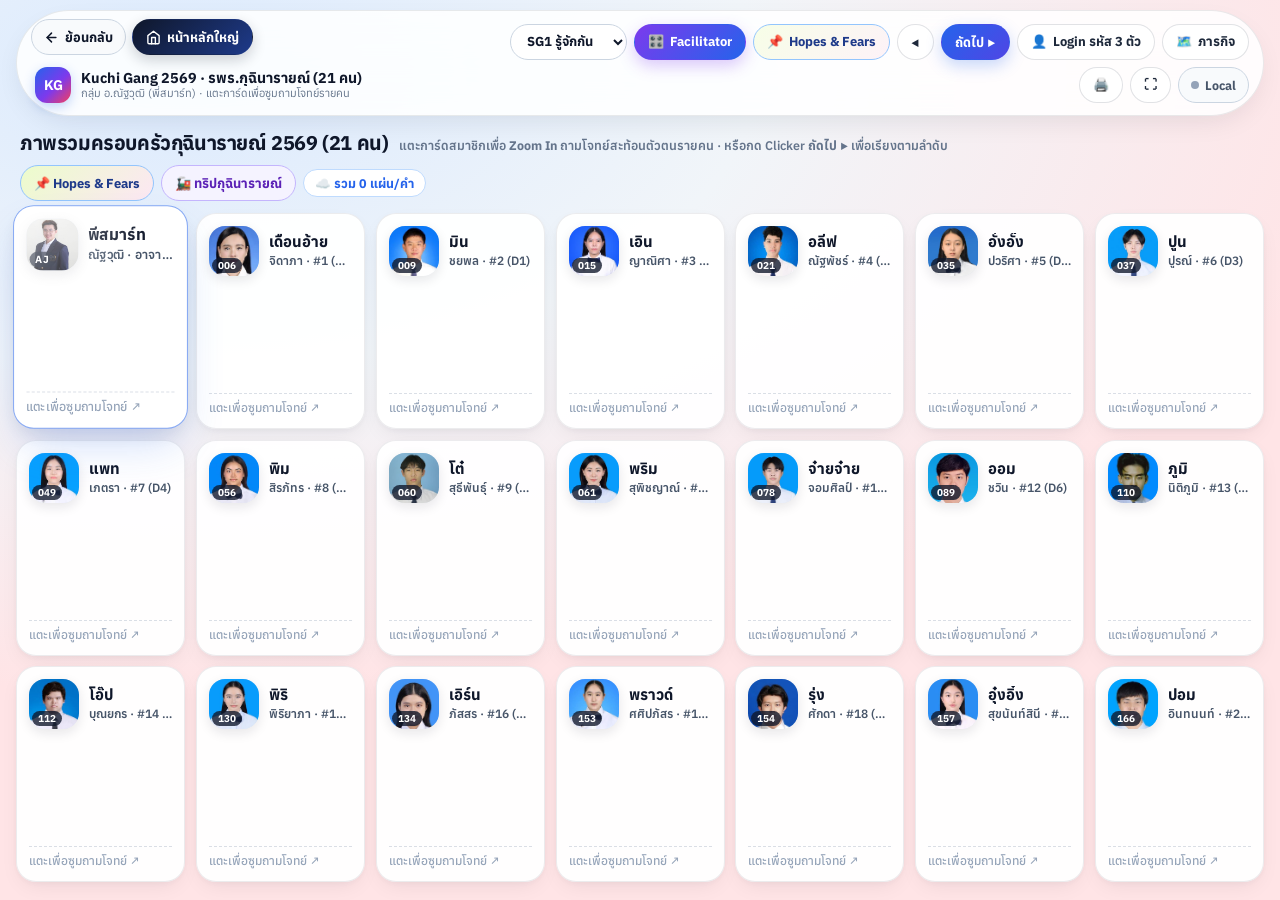
==== index.html @ bb076b51 "feat(kuchinarai): unify Hopes & Fears into single flipchart Affinity Diagram mixing green and pink P" ====
<!DOCTYPE html>
<html lang="th">
<head>
  <meta charset="utf-8">
  <meta name="viewport" content="width=device-width, initial-scale=1, minimum-scale=1, maximum-scale=5, viewport-fit=cover, interactive-widget=resizes-content">
  <title>Kuchi Gang 2569 · ภาพรวมครอบครัวกุฉินารายณ์ 21 คน &amp; Live Word Cloud (อ.ณัฐวุฒิ · RACM 303)</title>
  <meta name="description" content="Apple TV Overview &amp; Live Word Cloud สำหรับกลุ่มพื้นที่ภาคสนามที่ 1 รพร.กุฉินารายณ์ จ.กาฬสินธุ์ (อ. นพ.ณัฐวุฒิ เอี่ยงธนรัตน์) รายวิชา RACM 303 ปีการศึกษา 2569">
  <meta name="theme-color" content="#2563eb">
  <meta property="og:type" content="website">
  <meta property="og:site_name" content="RACM 303 (2569) · Kuchi Gang">
  <meta property="og:title" content="🚂 Kuchi Gang 2569 · ภาพรวมครอบครัว รพร.กุฉินารายณ์ (อ.ณัฐวุฒิ)">
  <meta property="og:description" content="แตะการ์ดสมาชิกทั้ง 21 คนเพื่อ Zoom In ถามโจทย์ใหญ่ &amp; ส่งคำเข้า Live Word Cloud รองรับทุกอุปกรณ์ (Mobile / Tablet / Duo / Full Screen 16:9)">
  <meta property="og:url" content="https://smartwoo.github.io/racm303-2569-kuchinarai/">
  <link rel="icon" type="image/svg+xml" href="data:image/svg+xml,%3Csvg xmlns='http://www.w3.org/2000/svg' viewBox='0 0 64 64'%3E%3Crect width='64' height='64' rx='16' fill='%232563eb'/%3E%3Ccircle cx='50' cy='14' r='9' fill='%23fb7185'/%3E%3Ctext x='32' y='42' text-anchor='middle' font-family='Arial,sans-serif' font-size='26' font-weight='900' fill='%23ffffff'%3EKG%3C/text%3E%3C/svg%3E">
  <link rel="preconnect" href="https://fonts.googleapis.com">
  <link rel="preconnect" href="https://fonts.gstatic.com" crossorigin>
  <link href="https://fonts.googleapis.com/css2?family=Anuphan:wght@500;600;700;800&family=JetBrains+Mono:wght@500;700&family=Plus+Jakarta+Sans:wght@600;700;800&family=Sarabun:wght@400;500;600;700&display=swap" rel="stylesheet">
  <link rel="stylesheet" href="assets/kuchi_styles.css?v=20261126tv6">
</head>
<body>
  <div id="appRoot"></div>

  <script src="assets/vendor/mqtt.min.js?v=20261126tv6"></script>
  <script src="assets/vendor/peerjs.min.js?v=20261126tv6"></script>
  <script src="assets/kuchi_data.js?v=20261126tv6"></script>
  <script src="assets/kuchi_app.js?v=20261126tv6"></script>
</body>
</html>
---- assets/kuchi_styles.css ----
/* ==========================================================================
   RACM 303 (2569) — Kuchi Gang 2569 Apple TV Overview, Facilitator & Phone Sync
   - 21-Member Exact Grid (พี่สมาร์ท + 20 นศพ. · 7x3 on 16:9 PC, 3x7 Tablet, 1+2x10 Mobile)
   - Slide 1 Giant QR Code Lobby + Live 21-Member Check-In Wall (Mentimeter/Kahoot style)
   - Forced Synchronized Full Type-Answer Phone Controller (join.html / #join)
   - True Apple TV (tvOS) Origin-Anchored Zoom-In / Zoom-Out Transitions
   - Responsive & Optimal Typography for Mobile V/H, Duo/Fold, Tablet V/H, PC 16:9
   ========================================================================== */
:root {
  --tv-ease: cubic-bezier(0.22, 1, 0.36, 1);
  --tv-spring: cubic-bezier(0.18, 0.92, 0.26, 1);
  --bg-ambient: radial-gradient(1200px 620px at 14% 8%, #dbeafe 0%, #f1f5f9 48%, #ffe4e6 100%);
  --surface-card: rgba(255, 255, 255, 0.94);
  --surface-solid: #ffffff;
  --ink-strong: #0f172a;
  --ink-body: #1e293b;
  --ink-muted: #64748b;
  --border-subtle: rgba(15, 23, 42, 0.08);
  --accent-blue: #2563eb;
  --accent-indigo: #4f46e5;
  --accent-rose: #e11d48;
  --accent-violet: #7c3aed;
  --accent-emerald: #059669;
  --shadow-tile: 0 8px 22px -6px rgba(15, 23, 42, 0.08), 0 2px 6px rgba(15, 23, 42, 0.04);
  --shadow-tile-hover: 0 22px 44px -10px rgba(37, 99, 235, 0.24), 0 8px 20px -4px rgba(15, 23, 42, 0.1);
  --shadow-stage: 0 26px 68px -12px rgba(15, 23, 42, 0.18);
  --font-heading: "Anuphan", "Plus Jakarta Sans", -apple-system, BlinkMacSystemFont, sans-serif;
  --font-body: "Anuphan", "Sarabun", "Plus Jakarta Sans", -apple-system, BlinkMacSystemFont, sans-serif;
  --font-mono: "JetBrains Mono", ui-monospace, SFMono-Regular, monospace;
  --zoom-ox: 50vw;
  --zoom-oy: 50vh;
  --kb-inset: 0px;
}

*, *::before, *::after {
  box-sizing: border-box;
}

html, body {
  margin: 0;
  padding: 0;
  min-height: 100%;
  width: 100%;
  font-family: var(--font-body);
  color: var(--ink-strong);
  background: #f1f5f9;
  background-image: var(--bg-ambient);
  background-attachment: fixed;
  -webkit-font-smoothing: antialiased;
  -webkit-tap-highlight-color: transparent;
}

button, input, select, textarea {
  font-family: inherit;
}

[hidden] {
  display: none !important;
}

#appRoot {
  min-height: 100dvh;
  width: 100%;
  display: flex;
  flex-direction: column;
  position: relative;
  overflow-x: hidden;
}

/* ==========================================================================
   1. APPLE TV FLOATING TOP CAPSULE BAR (Responsive, Universal Back & Home)
   ========================================================================== */
.tv-topbar-wrap {
  position: sticky;
  top: 0;
  z-index: 50;
  padding: 10px 16px 6px;
  flex-shrink: 0;
}

.tv-topbar {
  max-width: 1780px;
  margin: 0 auto;
  display: flex;
  align-items: center;
  justify-content: space-between;
  gap: 10px;
  padding: 8px 14px;
  border-radius: 999px;
  background: rgba(255, 255, 255, 0.88);
  backdrop-filter: blur(22px) saturate(180%);
  -webkit-backdrop-filter: blur(22px) saturate(180%);
  border: 1px solid rgba(15, 23, 42, 0.09);
  box-shadow: 0 10px 30px -10px rgba(15, 23, 42, 0.12);
}

.tv-left-dock {
  display: flex;
  align-items: center;
  gap: 8px;
  min-width: 0;
  flex-wrap: wrap;
}

.tv-nav-pair {
  display: inline-flex;
  align-items: center;
  gap: 6px;
  flex-shrink: 0;
}

.tv-nav-ico {
  width: 15px;
  height: 15px;
  flex-shrink: 0;
  display: block;
}

.tv-pill-btn {
  display: inline-flex;
  align-items: center;
  justify-content: center;
  gap: 6px;
  height: 36px;
  padding: 0 13px;
  border-radius: 999px;
  border: 1px solid rgba(15, 23, 42, 0.12);
  background: #fff;
  color: var(--ink-body);
  font-size: 13px;
  font-weight: 700;
  cursor: pointer;
  white-space: nowrap;
  text-decoration: none;
  transition: transform 0.18s var(--tv-ease), box-shadow 0.18s ease, border-color 0.18s ease, background 0.18s ease;
}

.tv-pill-btn:hover {
  transform: translateY(-1px) scale(1.02);
  border-color: var(--accent-blue);
  box-shadow: 0 6px 16px rgba(37, 99, 235, 0.14);
}

.tv-pill-btn:active {
  transform: scale(0.97);
}

.tv-pill-btn.is-nav-back {
  background: #f8fafc;
  border-color: #cbd5e1;
  color: #0f172a;
  padding: 0 12px;
}

.tv-pill-btn.is-nav-back:hover {
  background: #eff6ff;
  border-color: #2563eb;
  color: #1d4ed8;
}

.tv-pill-btn.is-nav-home {
  background: linear-gradient(135deg, #0f172a 0%, #1e3a8a 100%);
  border-color: transparent;
  color: #ffffff;
  padding: 0 13px;
  box-shadow: 0 5px 14px rgba(15, 23, 42, 0.2);
}

.tv-pill-btn.is-nav-home:hover {
  filter: brightness(1.1);
}

.tv-pill-btn.is-nav-grid {
  background: #eff6ff;
  border-color: #93c5fd;
  color: #1d4ed8;
  padding: 0 13px;
}

.tv-pill-btn.is-primary {
  background: linear-gradient(135deg, #2563eb, #4f46e5);
  border-color: transparent;
  color: #fff;
  box-shadow: 0 6px 16px rgba(37, 99, 235, 0.26);
}

.tv-pill-btn.is-facilitator {
  background: linear-gradient(135deg, #7c3aed, #2563eb);
  border-color: transparent;
  color: #fff;
  box-shadow: 0 6px 16px rgba(124, 58, 237, 0.28);
}

.tv-pill-btn.is-roulette {
  background: linear-gradient(135deg, #f43f5e, #d946ef);
  border-color: transparent;
  color: #fff;
  box-shadow: 0 6px 16px rgba(244, 63, 94, 0.26);
}

.tv-pill-btn.is-active {
  background: #eff6ff;
  border-color: #2563eb;
  color: #1d4ed8;
}

.tv-pill-select {
  height: 36px;
  padding: 0 12px;
  border-radius: 999px;
  border: 1px solid #cbd5e1;
  background: #fff;
  color: var(--ink-strong);
  font-size: 13px;
  font-weight: 700;
  cursor: pointer;
}

.tv-brand-btn {
  display: inline-flex;
  align-items: center;
  gap: 10px;
  padding: 4px 10px 4px 4px;
  border-radius: 999px;
  border: none;
  background: transparent;
  cursor: pointer;
  text-align: left;
  min-width: 0;
  transition: transform 0.18s var(--tv-ease), background 0.18s ease;
}

.tv-brand-btn:hover {
  background: rgba(37, 99, 235, 0.07);
  transform: scale(1.015);
}

.tv-logo-badge {
  width: 36px;
  height: 36px;
  border-radius: 12px;
  background: linear-gradient(135deg, #2563eb 0%, #7c3aed 55%, #f43f5e 100%);
  color: #fff;
  font-weight: 800;
  font-size: 14px;
  display: inline-flex;
  align-items: center;
  justify-content: center;
  flex-shrink: 0;
  box-shadow: 0 4px 12px rgba(37, 99, 235, 0.28);
}

.tv-logo-badge.is-fac {
  background: linear-gradient(135deg, #7c3aed 0%, #ec4899 100%);
}

.tv-brand-titles {
  display: flex;
  flex-direction: column;
  min-width: 0;
}

.tv-brand-main {
  font-family: var(--font-heading);
  font-weight: 800;
  font-size: clamp(14px, 1.12vw, 16.5px);
  color: var(--ink-strong);
  white-space: nowrap;
  overflow: hidden;
  text-overflow: ellipsis;
  line-height: 1.18;
}

.tv-brand-sub {
  font-size: clamp(11px, 0.8vw, 12.5px);
  color: var(--ink-muted);
  white-space: nowrap;
  overflow: hidden;
  text-overflow: ellipsis;
}

.tv-actions {
  display: flex;
  align-items: center;
  gap: 7px;
  flex-wrap: wrap;
  justify-content: flex-end;
}

.tv-live-chip {
  display: inline-flex;
  align-items: center;
  gap: 6px;
  height: 36px;
  padding: 0 12px;
  border-radius: 999px;
  background: #f0fdf4;
  border: 1px solid #86efac;
  color: #166534;
  font-size: 12.5px;
  font-weight: 800;
  cursor: pointer;
}

.tv-live-chip.is-offline {
  background: #f8fafc;
  border-color: #cbd5e1;
  color: #475569;
}

.tv-live-dot {
  width: 8px;
  height: 8px;
  border-radius: 50%;
  background: #22c55e;
  box-shadow: 0 0 0 3px rgba(34, 197, 94, 0.22);
}

.tv-live-chip.is-offline .tv-live-dot {
  background: #94a3b8;
  box-shadow: none;
}

/* ==========================================================================
   2. SLIDE 1: FACILITATOR GIANT QR CODE LOBBY + 21-MEMBER CHECK-IN WALL
   ========================================================================== */
.fac-lobby-outer {
  flex: 1;
  width: 100%;
  max-width: 1780px;
  margin: 0 auto;
  padding: 6px 16px 16px;
  display: flex;
  flex-direction: column;
  min-height: 0;
  animation: tvModalPop 0.34s var(--tv-spring) both;
}

.fac-lobby-card {
  position: relative;
  flex: 1;
  background: #ffffff;
  border-radius: 28px;
  border: 1px solid rgba(15, 23, 42, 0.08);
  box-shadow: var(--shadow-stage);
  display: grid;
  grid-template-columns: minmax(270px, 380px) minmax(0, 1fr);
  gap: clamp(16px, 2vw, 32px);
  padding: clamp(16px, 2vw, 28px);
  overflow: hidden;
  isolation: isolate;
  align-items: center;
}

.fac-qr-pane {
  position: relative;
  z-index: 2;
  display: flex;
  flex-direction: column;
  align-items: center;
  text-align: center;
  gap: 10px;
  padding: clamp(14px, 1.5vw, 22px);
  border-radius: 24px;
  background: linear-gradient(160deg, #eff6ff 0%, #f5f3ff 100%);
  border: 1.5px solid #bfdbfe;
}

.fac-slide1-kicker {
  display: inline-flex;
  align-items: center;
  gap: 6px;
  padding: 4px 12px;
  border-radius: 999px;
  background: #1d4ed8;
  color: #ffffff;
  font-size: 12px;
  font-weight: 800;
  letter-spacing: 0.03em;
}

.fac-qr-giant {
  width: min(270px, 33dvh, 66vw);
  aspect-ratio: 1 / 1;
  padding: 11px;
  border-radius: 22px;
  background: #ffffff;
  border: 3px solid #0f172a;
  box-shadow: 0 16px 36px -8px rgba(15, 23, 42, 0.2);
}

.fac-qr-giant svg {
  width: 100%;
  height: 100%;
  display: block;
}

.fac-url-pill {
  width: 100%;
  display: flex;
  align-items: center;
  gap: 6px;
  padding: 7px 10px;
  border-radius: 12px;
  background: #ffffff;
  border: 1px solid #cbd5e1;
  font-family: var(--font-mono);
  font-size: 11.5px;
  color: #1e40af;
  word-break: break-all;
  text-align: left;
}

.fac-checkin-pane {
  position: relative;
  z-index: 2;
  display: flex;
  flex-direction: column;
  gap: clamp(10px, 1.2vw, 16px);
  min-width: 0;
  height: 100%;
  justify-content: center;
}

.fac-lobby-title {
  margin: 0;
  font-family: var(--font-heading);
  font-size: clamp(22px, 2.3vw, 36px);
  font-weight: 800;
  color: #0f172a;
  line-height: 1.2;
  letter-spacing: -0.02em;
}

.fac-lobby-sub {
  margin: 0;
  font-size: clamp(13.5px, 1.05vw, 16.5px);
  color: #475569;
  line-height: 1.45;
}

.fac-steps-row {
  display: flex;
  flex-wrap: wrap;
  gap: 8px;
}

.fac-step-chip {
  display: inline-flex;
  align-items: center;
  gap: 7px;
  padding: 6px 12px;
  border-radius: 999px;
  background: #f8fafc;
  border: 1px solid #e2e8f0;
  font-size: clamp(12px, 0.9vw, 14px);
  font-weight: 700;
  color: #1e293b;
}

.fac-step-num {
  width: 21px;
  height: 21px;
  border-radius: 50%;
  background: #2563eb;
  color: #ffffff;
  font-size: 11.5px;
  font-weight: 800;
  display: inline-flex;
  align-items: center;
  justify-content: center;
}

.fac-checkin-header {
  display: flex;
  align-items: center;
  justify-content: space-between;
  gap: 10px;
  flex-wrap: wrap;
}

.fac-checkin-counter {
  display: inline-flex;
  align-items: center;
  gap: 8px;
  padding: 6px 14px;
  border-radius: 999px;
  background: #ecfdf5;
  border: 1.5px solid #6ee7b7;
  color: #065f46;
  font-size: 14px;
  font-weight: 800;
}

.fac-checkin-grid {
  display: grid;
  grid-template-columns: repeat(7, minmax(0, 1fr));
  gap: clamp(6px, 0.65vw, 10px);
}

.fac-checkin-item {
  position: relative;
  display: flex;
  flex-direction: column;
  align-items: center;
  gap: 4px;
  padding: 8px 4px;
  border-radius: 16px;
  background: #f8fafc;
  border: 1.5px solid #e2e8f0;
  opacity: 0.56;
  cursor: pointer;
  transition: all 0.22s var(--tv-ease);
}

.fac-checkin-item:hover {
  opacity: 0.92;
  transform: translateY(-2px);
  border-color: #93c5fd;
}

.fac-checkin-item.is-online {
  opacity: 1;
  background: linear-gradient(155deg, #ecfdf5 0%, #eff6ff 100%);
  border-color: #10b981;
  box-shadow: 0 8px 18px -6px rgba(16, 185, 129, 0.32);
  transform: scale(1.02);
}

.fac-checkin-item img {
  width: clamp(38px, 3.2vw, 52px);
  height: clamp(38px, 3.2vw, 52px);
  border-radius: 50%;
  object-fit: cover;
  object-position: center 16%;
  border: 2px solid #ffffff;
  box-shadow: 0 3px 8px rgba(15, 23, 42, 0.12);
}

.fac-checkin-item .fac-ci-nick {
  font-size: clamp(11.5px, 0.85vw, 13.5px);
  font-weight: 800;
  color: #0f172a;
  white-space: nowrap;
  overflow: hidden;
  text-overflow: ellipsis;
  max-width: 100%;
}

.fac-ci-tick {
  position: absolute;
  top: 4px;
  right: 4px;
  width: 18px;
  height: 18px;
  border-radius: 50%;
  background: #10b981;
  color: #ffffff;
  font-size: 11px;
  font-weight: 900;
  display: flex;
  align-items: center;
  justify-content: center;
}

.fac-cta-row {
  display: flex;
  align-items: center;
  gap: 10px;
  flex-wrap: wrap;
  margin-top: 2px;
}

.fac-cta-big {
  height: 46px;
  padding: 0 22px;
  border-radius: 999px;
  font-size: 15.5px;
  font-weight: 800;
}

/* ==========================================================================
   3. OVERVIEW BOARD (21-MEMBER APPLE TV GRID: 7x3 ON 16:9 PC)
   ========================================================================== */
.tv-overview-stage {
  flex: 1;
  width: 100%;
  max-width: 1780px;
  margin: 0 auto;
  padding: 6px 16px 18px;
  display: flex;
  flex-direction: column;
  gap: 10px;
  transform-origin: var(--zoom-ox) var(--zoom-oy);
  transition: transform 0.42s var(--tv-ease), opacity 0.34s ease, filter 0.34s ease;
}

.tv-overview-stage.is-zooming-away {
  transform: scale(1.34);
  opacity: 0;
  filter: blur(10px);
  pointer-events: none;
}

.tv-overview-stage.is-zooming-back {
  animation: tvOverviewReturn 0.42s var(--tv-ease) both;
}

@keyframes tvOverviewReturn {
  0% {
    transform: scale(1.24);
    opacity: 0.15;
    filter: blur(8px);
  }
  100% {
    transform: scale(1);
    opacity: 1;
    filter: blur(0);
  }
}

.tv-overview-banner {
  display: flex;
  align-items: center;
  justify-content: space-between;
  gap: 10px;
  padding: 2px 4px;
  flex-wrap: wrap;
}

.tv-overview-headline {
  display: flex;
  align-items: baseline;
  gap: 10px;
  flex-wrap: wrap;
}

.tv-overview-headline h1 {
  margin: 0;
  font-family: var(--font-heading);
  font-size: clamp(18px, 1.55vw, 25px);
  font-weight: 800;
  color: var(--ink-strong);
  letter-spacing: -0.02em;
}

.tv-overview-hint {
  font-size: clamp(12.5px, 0.92vw, 14.5px);
  font-weight: 600;
  color: var(--ink-muted);
}

/* 21-Tile Apple TV Responsive Grid (7 columns x 3 rows on wide screens) */
.tv-grid {
  flex: 1;
  display: grid;
  grid-template-columns: repeat(7, minmax(0, 1fr));
  gap: clamp(9px, 0.85vw, 14px);
  align-content: stretch;
}

.tv-tile {
  position: relative;
  display: flex;
  flex-direction: column;
  align-items: flex-start;
  justify-content: space-between;
  gap: clamp(8px, 0.75vw, 12px);
  padding: clamp(10px, 0.9vw, 14px);
  border-radius: 20px;
  background: var(--surface-card);
  border: 1.5px solid var(--border-subtle);
  box-shadow: var(--shadow-tile);
  cursor: pointer;
  text-align: left;
  min-width: 0;
  overflow: hidden;
  transition: transform 0.24s var(--tv-ease),
              box-shadow 0.24s var(--tv-ease),
              border-color 0.2s ease,
              background 0.2s ease;
  will-change: transform;
}

.tv-tile::after {
  content: "";
  position: absolute;
  inset: 0;
  background: linear-gradient(125deg, rgba(255, 255, 255, 0.55) 0%, rgba(255, 255, 255, 0) 48%);
  opacity: 0;
  pointer-events: none;
  transition: opacity 0.24s ease;
}

.tv-tile:hover,
.tv-tile:focus-visible,
.tv-tile.is-dpad-focus {
  transform: translateY(-4px) scale(1.035);
  border-color: rgba(37, 99, 235, 0.55);
  background: #ffffff;
  box-shadow: var(--shadow-tile-hover);
  z-index: 6;
  outline: none;
}

.tv-tile:hover::after,
.tv-tile:focus-visible::after,
.tv-tile.is-dpad-focus::after {
  opacity: 1;
}

.tv-tile:active {
  transform: scale(0.98);
}

.tv-tile.is-roulette-flash {
  transform: scale(1.065);
  border-color: #f43f5e;
  background: #fff1f2;
  box-shadow: 0 0 0 4px rgba(244, 63, 94, 0.35), 0 20px 44px rgba(244, 63, 94, 0.28);
  z-index: 10;
}

.tv-tile.is-just-returned {
  animation: tvTileReturnedPulse 0.9s var(--tv-ease);
}

@keyframes tvTileReturnedPulse {
  0% { box-shadow: 0 0 0 6px rgba(37, 99, 235, 0.42), var(--shadow-tile-hover); }
  100% { box-shadow: var(--shadow-tile); }
}

.tv-tile.is-has-words {
  border-color: rgba(37, 99, 235, 0.26);
  background: linear-gradient(155deg, #ffffff 0%, #f8fbff 100%);
}

.tv-tile-head {
  display: flex;
  align-items: center;
  gap: 10px;
  width: 100%;
  min-width: 0;
}

.tv-tile-avatar-wrap {
  position: relative;
  width: clamp(50px, 3.8vw, 66px);
  height: clamp(50px, 3.8vw, 66px);
  border-radius: 16px;
  overflow: hidden;
  background: #e2e8f0;
  flex-shrink: 0;
  box-shadow: 0 4px 12px rgba(15, 23, 42, 0.1);
}

.tv-tile-avatar-wrap img {
  width: 100%;
  height: 100%;
  object-fit: cover;
  object-position: center 16%;
  display: block;
}

.tv-tile-num-pill {
  position: absolute;
  bottom: 3px;
  left: 3px;
  padding: 1px 6px;
  border-radius: 999px;
  background: rgba(15, 23, 42, 0.78);
  color: #fff;
  font-size: 10px;
  font-weight: 800;
  line-height: 1.3;
}

.tv-tile-online-dot {
  position: absolute;
  top: 4px;
  right: 4px;
  width: 11px;
  height: 11px;
  border-radius: 50%;
  background: #22c55e;
  border: 2px solid #fff;
}

.tv-tile-idbox {
  flex: 1;
  min-width: 0;
  display: flex;
  flex-direction: column;
  gap: 2px;
}

.tv-tile-toprow {
  display: flex;
  align-items: center;
  justify-content: space-between;
  gap: 4px;
}

.tv-tile-nick {
  font-family: var(--font-heading);
  font-weight: 800;
  font-size: clamp(15px, 1.18vw, 19.5px);
  color: var(--ink-strong);
  line-height: 1.2;
  white-space: nowrap;
  overflow: hidden;
  text-overflow: ellipsis;
}

.tv-tile-count-badge {
  display: inline-flex;
  align-items: center;
  gap: 2px;
  padding: 2px 6px;
  border-radius: 999px;
  background: #eff6ff;
  color: #1d4ed8;
  font-size: 11px;
  font-weight: 800;
  flex-shrink: 0;
}

.tv-tile-sub {
  font-size: clamp(12px, 0.84vw, 13.5px);
  font-weight: 600;
  color: #475569;
  white-space: nowrap;
  overflow: hidden;
  text-overflow: ellipsis;
}

.tv-tile-words {
  width: 100%;
  font-size: clamp(12px, 0.85vw, 13.5px);
  color: #1e40af;
  font-weight: 600;
  line-height: 1.35;
  display: -webkit-box;
  -webkit-line-clamp: 2;
  -webkit-box-orient: vertical;
  overflow: hidden;
  padding-top: 6px;
  border-top: 1px dashed rgba(148, 163, 184, 0.35);
}

.tv-tile-words.is-empty {
  color: #94a3b8;
  font-weight: 500;
}

/* ==========================================================================
   4. ZOOMED-IN BIG QUESTION STAGE (APPLE TV SPRING ZOOM + MENTIMETER)
   ========================================================================== */
.tv-zoom-stage-outer {
  flex: 1;
  display: flex;
  flex-direction: column;
  width: 100%;
  max-width: 1780px;
  margin: 0 auto;
  padding: 4px 16px calc(14px + var(--kb-inset));
  min-height: 0;
  transform-origin: var(--zoom-ox) var(--zoom-oy);
  animation: tvStageZoomIn 0.44s var(--tv-spring) both;
}

.tv-zoom-stage-outer.is-zooming-out {
  animation: tvStageZoomOut 0.34s var(--tv-ease) both;
  pointer-events: none;
}

@keyframes tvStageZoomIn {
  0% {
    opacity: 0;
    transform: scale(0.24);
    border-radius: 36px;
  }
  100% {
    opacity: 1;
    transform: scale(1);
    border-radius: 0;
  }
}

@keyframes tvStageZoomOut {
  0% {
    opacity: 1;
    transform: scale(1);
  }
  100% {
    opacity: 0;
    transform: scale(0.24);
  }
}

.menti-zoom-card {
  position: relative;
  flex: 1;
  background: #ffffff;
  border-radius: 26px;
  border: 1px solid rgba(15, 23, 42, 0.08);
  box-shadow: var(--shadow-stage);
  display: flex;
  flex-direction: column;
  overflow: hidden;
  isolation: isolate;
  min-height: 0;
}

.menti-decor {
  position: absolute;
  inset: 0;
  pointer-events: none;
  z-index: 0;
  overflow: hidden;
}

.menti-shape-blue-para {
  position: absolute;
  top: -14px;
  left: 66%;
  width: 110px;
  height: 76px;
  background: #8ab4f8;
  opacity: 0.52;
  transform: skewY(-13deg);
}

.menti-shape-pink-circle {
  position: absolute;
  top: 12%;
  right: -46px;
  width: 130px;
  height: 130px;
  border-radius: 50%;
  background: #fda4af;
  opacity: 0.52;
}

.menti-shape-yellow-tri {
  position: absolute;
  top: 36%;
  left: 0;
  width: 68px;
  height: 84px;
  background: #fef08a;
  opacity: 0.7;
  clip-path: polygon(0 0, 100% 0, 100% 100%);
}

.menti-shape-mint-arc {
  position: absolute;
  bottom: 10%;
  left: 4.5%;
  width: 72px;
  height: 72px;
  background: #86efac;
  opacity: 0.52;
  border-radius: 100% 0 0 0;
}

.menti-shape-purple-tri {
  position: absolute;
  bottom: 12%;
  right: 5%;
  width: 72px;
  height: 82px;
  background: #c4b5fd;
  opacity: 0.58;
  clip-path: polygon(100% 0, 0 100%, 100% 100%);
}

.zm-toolbar {
  position: relative;
  z-index: 4;
  display: flex;
  align-items: center;
  justify-content: space-between;
  gap: 10px;
  padding: 14px 22px 8px;
  flex-wrap: wrap;
}

.zm-nav-group {
  display: flex;
  align-items: center;
  gap: 8px;
  flex-wrap: wrap;
}

.zm-hero-header {
  position: relative;
  z-index: 3;
  display: flex;
  align-items: center;
  gap: clamp(14px, 1.8vw, 26px);
  padding: 6px clamp(18px, 2.8vw, 42px) 10px;
}

.zm-person-portrait-card {
  display: flex;
  align-items: center;
  gap: 14px;
  padding: 8px 16px 8px 8px;
  border-radius: 22px;
  background: linear-gradient(145deg, #eff6ff 0%, #f5f3ff 100%);
  border: 1.5px solid #bfdbfe;
  box-shadow: 0 10px 24px -6px rgba(37, 99, 235, 0.16);
  flex-shrink: 0;
}

.zm-person-portrait-card img {
  width: clamp(68px, 6.2vw, 98px);
  height: clamp(68px, 6.2vw, 98px);
  border-radius: 18px;
  object-fit: cover;
  object-position: center 16%;
  border: 3px solid #ffffff;
  box-shadow: 0 6px 16px rgba(15, 23, 42, 0.14);
}

.zm-person-meta {
  display: flex;
  flex-direction: column;
  gap: 3px;
}

.zm-person-kicker {
  font-size: clamp(11px, 0.85vw, 13px);
  font-weight: 800;
  color: #2563eb;
  letter-spacing: 0.02em;
}

.zm-person-nick {
  font-family: var(--font-heading);
  font-size: clamp(19px, 1.8vw, 28px);
  font-weight: 800;
  color: #0f172a;
  line-height: 1.12;
}

.zm-person-fullname {
  font-size: clamp(12.5px, 0.95vw, 15px);
  font-weight: 600;
  color: #475569;
}

.zm-big-question {
  flex: 1;
  margin: 0;
  font-family: var(--font-heading);
  font-size: clamp(20px, 2.25vw, 36px);
  font-weight: 700;
  line-height: 1.32;
  color: #0f172a;
  letter-spacing: -0.015em;
}

.zm-big-question .zm-highlight-name {
  display: inline-block;
  padding: 1px 12px;
  border-radius: 12px;
  background: linear-gradient(135deg, rgba(37, 99, 235, 0.12), rgba(124, 58, 237, 0.14));
  color: #1d4ed8;
  font-weight: 800;
}

.zm-cloud-body {
  position: relative;
  z-index: 2;
  flex: 1;
  min-height: 240px;
  display: flex;
  align-items: center;
  justify-content: center;
  padding: 6px 24px;
  overflow: hidden;
}

.zm-cloud-canvas {
  position: relative;
  width: 100%;
  height: 100%;
  min-height: 230px;
}

.menti-word-item {
  position: absolute;
  transform: translate(-50%, -50%);
  font-family: var(--font-heading);
  font-weight: 700;
  line-height: 1.1;
  white-space: nowrap;
  cursor: pointer;
  user-select: none;
  transition: left 0.34s var(--tv-ease), top 0.34s var(--tv-ease), font-size 0.28s ease, transform 0.18s ease;
  animation: zmWordPop 0.36s var(--tv-spring) both;
}

.menti-word-item:hover {
  transform: translate(-50%, -50%) scale(1.1);
  z-index: 30 !important;
}

.menti-word-sup {
  font-size: 0.44em;
  font-weight: 800;
  vertical-align: super;
  margin-left: 3px;
  opacity: 0.75;
}

@keyframes zmWordPop {
  0% { opacity: 0; transform: translate(-50%, -50%) scale(0.4); }
  100% { opacity: 1; transform: translate(-50%, -50%) scale(1); }
}

.zm-empty-prompt {
  text-align: center;
  max-width: 600px;
  padding: 24px 28px;
  border-radius: 22px;
  background: rgba(248, 250, 252, 0.92);
  border: 1.5px dashed #cbd5e1;
}

.zm-empty-prompt strong {
  display: block;
  font-size: clamp(16px, 1.35vw, 22px);
  color: #1e293b;
  margin-bottom: 6px;
}

.zm-empty-prompt p {
  margin: 0 0 14px;
  font-size: clamp(13.5px, 1vw, 16px);
  color: #64748b;
}

/* Clean Mentimeter Big-Screen Result Footer (Facilitator Mode) */
.zm-fac-footer {
  position: relative;
  z-index: 4;
  display: flex;
  align-items: center;
  justify-content: space-between;
  gap: 12px;
  padding: 10px 22px 14px;
  background: rgba(248, 250, 252, 0.88);
  border-top: 1px solid #e2e8f0;
  flex-wrap: wrap;
}

.zm-fac-stat-pill {
  display: inline-flex;
  align-items: center;
  gap: 8px;
  padding: 7px 16px;
  border-radius: 999px;
  background: #eff6ff;
  border: 1.5px solid #93c5fd;
  color: #1e40af;
  font-size: 14px;
  font-weight: 800;
}

/* Bottom Interactive Composer Dock (Explorer Mode / Optional Facilitator Quick-Type) */
.zm-composer-dock {
  position: relative;
  z-index: 4;
  padding: 10px 22px 14px;
  background: rgba(248, 250, 252, 0.92);
  border-top: 1px solid #e2e8f0;
  display: flex;
  flex-direction: column;
  gap: 8px;
}

.zm-composer-row {
  display: flex;
  align-items: center;
  gap: 8px;
  max-width: 980px;
  width: 100%;
  margin: 0 auto;
}

.zm-word-input {
  flex: 1;
  height: 44px;
  padding: 0 16px;
  border-radius: 999px;
  border: 1.5px solid #cbd5e1;
  background: #ffffff;
  font-size: 16px;
  color: var(--ink-strong);
  min-width: 0;
}

.zm-word-input:focus {
  outline: none;
  border-color: #2563eb;
  box-shadow: 0 0 0 3px rgba(37, 99, 235, 0.16);
}

.zm-send-btn {
  height: 44px;
  padding: 0 20px;
  border-radius: 999px;
  border: none;
  background: linear-gradient(135deg, #2563eb, #4f46e5);
  color: #fff;
  font-size: 15px;
  font-weight: 800;
  cursor: pointer;
  flex-shrink: 0;
  box-shadow: 0 6px 16px rgba(37, 99, 235, 0.25);
}

.zm-emoji-bar {
  display: flex;
  align-items: center;
  justify-content: center;
  gap: 6px;
  flex-wrap: wrap;
}

.zm-emoji-btn {
  height: 34px;
  padding: 0 10px;
  border-radius: 999px;
  border: 1px solid #e2e8f0;
  background: #ffffff;
  font-size: 17px;
  cursor: pointer;
  transition: transform 0.14s ease;
}

.zm-emoji-btn:hover {
  transform: scale(1.14);
  border-color: #93c5fd;
}

/* Rating Scale Sub-Tab inside Zoomed Stage */
.zm-rating-wrap {
  position: relative;
  z-index: 3;
  flex: 1;
  display: flex;
  flex-direction: column;
  justify-content: center;
  gap: 18px;
  padding: 14px clamp(20px, 5vw, 80px);
}

.zm-scale-box {
  background: #f8fafc;
  border: 1px solid #e2e8f0;
  border-radius: 22px;
  padding: clamp(18px, 2.5vw, 32px);
}

.zm-track {
  position: relative;
  height: 18px;
  border-radius: 999px;
  background: #e2e8f0;
  cursor: pointer;
  margin: 28px 0 16px;
}

.zm-track-fill {
  height: 100%;
  border-radius: 999px;
  background: linear-gradient(90deg, #60a5fa, #2563eb, #7c3aed);
  transition: width 0.32s var(--tv-ease);
}

.zm-track-knob {
  position: absolute;
  top: 50%;
  transform: translate(-50%, -50%);
  width: 44px;
  height: 44px;
  border-radius: 50%;
  background: #2563eb;
  color: #fff;
  font-weight: 800;
  font-size: 14px;
  display: flex;
  align-items: center;
  justify-content: center;
  border: 3px solid #fff;
  box-shadow: 0 6px 18px rgba(37, 99, 235, 0.35);
}

/* ==========================================================================
   5. STUDENT FULL TYPE-ANSWER PHONE CONTROLLER (join.html / #join)
   ========================================================================== */
.ph-shell {
  flex: 1;
  width: 100%;
  max-width: 680px;
  margin: 0 auto;
  padding: 6px 14px calc(20px + var(--kb-inset));
  display: flex;
  flex-direction: column;
  gap: 12px;
}

.ph-card {
  background: #ffffff;
  border-radius: 24px;
  border: 1px solid rgba(15, 23, 42, 0.09);
  box-shadow: 0 18px 46px -12px rgba(15, 23, 42, 0.15);
  padding: clamp(16px, 4vw, 24px);
  display: flex;
  flex-direction: column;
  gap: 14px;
  animation: tvModalPop 0.28s var(--tv-spring) both;
}

.ph-sync-banner {
  display: flex;
  align-items: center;
  justify-content: space-between;
  gap: 8px;
  padding: 8px 14px;
  border-radius: 16px;
  background: linear-gradient(135deg, #eff6ff 0%, #ecfdf5 100%);
  border: 1px solid #93c5fd;
  font-size: 12.5px;
  font-weight: 700;
  color: #1e40af;
}

.ph-person-banner {
  display: flex;
  align-items: center;
  gap: 12px;
  padding: 10px 14px;
  border-radius: 18px;
  background: linear-gradient(145deg, #eff6ff 0%, #f5f3ff 100%);
  border: 1.5px solid #bfdbfe;
}

.ph-person-banner img {
  width: 60px;
  height: 60px;
  border-radius: 16px;
  object-fit: cover;
  object-position: center 16%;
  border: 2.5px solid #ffffff;
  box-shadow: 0 4px 12px rgba(15, 23, 42, 0.14);
  flex-shrink: 0;
}

.ph-big-question {
  margin: 0;
  font-family: var(--font-heading);
  font-size: clamp(17.5px, 4.4vw, 22px);
  font-weight: 800;
  line-height: 1.38;
  color: #0f172a;
}

.ph-big-question .zm-highlight-name {
  display: inline-block;
  padding: 1px 9px;
  border-radius: 10px;
  background: rgba(37, 99, 235, 0.13);
  color: #1d4ed8;
}

.ph-inputs-stack {
  display: flex;
  flex-direction: column;
  gap: 10px;
}

.ph-input-label {
  display: flex;
  justify-content: space-between;
  font-size: 13px;
  font-weight: 700;
  color: #475569;
  margin-bottom: 4px;
}

.ph-answer-input {
  width: 100%;
  height: 50px;
  padding: 0 16px;
  border-radius: 16px;
  border: 1.8px solid #cbd5e1;
  background: #f8fafc;
  font-size: 16.5px; /* Prevents iOS auto-zoom */
  font-weight: 600;
  color: #0f172a;
  transition: border-color 0.18s ease, background 0.18s ease, box-shadow 0.18s ease;
}

.ph-answer-input:focus {
  outline: none;
  background: #ffffff;
  border-color: #2563eb;
  box-shadow: 0 0 0 4px rgba(37, 99, 235, 0.16);
}

.ph-submit-btn {
  width: 100%;
  height: 54px;
  border-radius: 18px;
  border: none;
  background: linear-gradient(135deg, #2563eb 0%, #4f46e5 55%, #7c3aed 100%);
  color: #ffffff;
  font-family: var(--font-heading);
  font-size: 17px;
  font-weight: 800;
  cursor: pointer;
  box-shadow: 0 10px 24px -4px rgba(37, 99, 235, 0.36);
  transition: transform 0.16s var(--tv-ease), filter 0.16s ease;
}

.ph-submit-btn:hover {
  filter: brightness(1.06);
}

.ph-submit-btn:active {
  transform: scale(0.98);
}

.ph-standby-box {
  text-align: center;
  padding: 24px 16px;
  display: flex;
  flex-direction: column;
  align-items: center;
  gap: 12px;
}

.ph-pulse-ring {
  width: 78px;
  height: 78px;
  border-radius: 50%;
  padding: 4px;
  background: linear-gradient(135deg, #2563eb, #10b981);
  box-shadow: 0 0 0 8px rgba(37, 99, 235, 0.12);
  animation: phPulse 2.1s infinite ease-in-out;
}

.ph-pulse-ring img {
  width: 100%;
  height: 100%;
  border-radius: 50%;
  object-fit: cover;
  object-position: center 16%;
  border: 2px solid #ffffff;
}

@keyframes phPulse {
  0%, 100% { box-shadow: 0 0 0 6px rgba(37, 99, 235, 0.14); }
  50% { box-shadow: 0 0 0 14px rgba(16, 185, 129, 0.22); }
}

.ph-sent-chips {
  display: flex;
  flex-wrap: wrap;
  gap: 6px;
  justify-content: center;
}

.ph-sent-chip {
  padding: 5px 12px;
  border-radius: 999px;
  background: #eff6ff;
  border: 1px solid #bfdbfe;
  color: #1d4ed8;
  font-size: 13.5px;
  font-weight: 700;
}

/* 3-Digit Student ID Login Box & Self-Slide Lock Banner */
.pin3-box {
  display: flex;
  flex-direction: column;
  align-items: center;
  gap: 12px;
  padding: 18px 16px;
  border-radius: 22px;
  background: linear-gradient(155deg, #eff6ff 0%, #f8fafc 100%);
  border: 1.5px solid #bfdbfe;
  text-align: center;
}

.pin3-input {
  width: 190px;
  height: 64px;
  border-radius: 18px;
  border: 2.5px solid #2563eb;
  background: #ffffff;
  font-family: var(--font-mono);
  font-size: 32px;
  font-weight: 800;
  letter-spacing: 0.22em;
  text-align: center;
  color: #0f172a;
  box-shadow: 0 8px 20px -6px rgba(37, 99, 235, 0.22);
}

.pin3-input:focus {
  outline: none;
  border-color: #4f46e5;
  box-shadow: 0 0 0 4px rgba(37, 99, 235, 0.2);
}

.pin3-preview-card {
  width: 100%;
  max-width: 420px;
  display: flex;
  align-items: center;
  gap: 12px;
  padding: 10px 14px;
  border-radius: 18px;
  background: #ecfdf5;
  border: 1.5px solid #34d399;
  text-align: left;
}

.pin3-preview-card img {
  width: 54px;
  height: 54px;
  border-radius: 50%;
  object-fit: cover;
  object-position: center 16%;
  border: 2px solid #ffffff;
  flex-shrink: 0;
}

.zm-self-lock-dock {
  position: relative;
  z-index: 4;
  padding: 12px 22px;
  background: linear-gradient(135deg, #fefce8 0%, #eff6ff 100%);
  border-top: 1.5px solid #fde68a;
  display: flex;
  align-items: center;
  justify-content: space-between;
  gap: 12px;
  flex-wrap: wrap;
}

/* ==========================================================================
   5B. DYNAMIC THEMATIC ANALYSIS & AFFINITY DIAGRAM BOARD (HOPES & FEARS)
   ========================================================================== */
.zm-thematic-stage {
  position: relative;
  z-index: 2;
  flex: 1;
  min-height: 0;
  display: flex;
  flex-direction: column;
  gap: 10px;
  padding: 4px clamp(14px, 2.2vw, 32px) 8px;
  overflow-y: auto;
}

.aff-synth-banner {
  display: flex;
  align-items: center;
  justify-content: space-between;
  gap: 10px;
  padding: 8px 14px;
  border-radius: 16px;
  background: linear-gradient(135deg, #f8fafc 0%, #eff6ff 100%);
  border: 1px solid #cbd5e1;
  font-size: clamp(12.5px, 0.92vw, 14px);
  color: #1e293b;
  flex-wrap: wrap;
  flex-shrink: 0;
}

.zm-split-thematic {
  flex: 1;
  min-height: 0;
  display: grid;
  grid-template-columns: minmax(0, 1.45fr) minmax(270px, 0.95fr);
  gap: 14px;
  align-items: stretch;
}

.zm-split-cloud-pane {
  position: relative;
  background: rgba(248, 250, 252, 0.76);
  border: 1px dashed #cbd5e1;
  border-radius: 20px;
  min-height: 220px;
  display: flex;
  flex-direction: column;
  overflow: hidden;
}

.zm-split-cloud-label {
  padding: 7px 12px;
  font-size: 12px;
  font-weight: 800;
  color: #475569;
  border-bottom: 1px dashed #e2e8f0;
  display: flex;
  justify-content: space-between;
  align-items: center;
}

/* Unified Flipchart-Style Affinity Wall (Each Theme Cluster Holds BOTH Green Hope & Pink Fear Post-its!) */
.aff-unified-board {
  flex: 1;
  min-height: 0;
  background: radial-gradient(circle at 50% 20%, #fffdf9 0%, #f9f1e8 100%);
  border: 2px solid #e7dacb;
  border-radius: 22px;
  padding: 14px clamp(12px, 1.8vw, 24px) 18px;
  overflow-y: auto;
  box-shadow: inset 0 2px 12px rgba(120, 83, 45, 0.06);
  display: flex;
  flex-direction: column;
  gap: 14px;
}

.aff-board-tape-banner {
  align-self: center;
  position: relative;
  padding: 6px 28px;
  background: #ffffff;
  border: 1.5px solid #cbd5e1;
  border-radius: 4px;
  box-shadow: 0 4px 12px rgba(15, 23, 42, 0.08);
  font-family: Georgia, "Times New Roman", var(--font-heading);
  font-size: clamp(18px, 1.6vw, 25px);
  font-weight: 900;
  letter-spacing: 0.06em;
  color: #0f172a;
  text-align: center;
}

.aff-clusters-grid {
  display: grid;
  grid-template-columns: repeat(auto-fit, minmax(290px, 1fr));
  gap: 16px;
  align-content: start;
}

.aff-cluster-card {
  position: relative;
  background: rgba(255, 255, 255, 0.66);
  border-radius: 30px 36px 28px 34px;
  border: 2px dashed rgba(51, 65, 85, 0.38);
  box-shadow: 0 8px 20px -10px rgba(15, 23, 42, 0.1);
  padding: 13px 15px 15px;
  display: flex;
  flex-direction: column;
  gap: 8px;
  animation: zmWordPop 0.3s var(--tv-spring) both;
}

.aff-cluster-top {
  display: flex;
  align-items: flex-start;
  justify-content: space-between;
  gap: 8px;
}

.aff-cluster-title {
  margin: 0;
  font-family: var(--font-heading);
  font-size: clamp(15px, 1.08vw, 17.5px);
  font-weight: 800;
  color: #0f172a;
  line-height: 1.28;
}

.aff-cluster-badges {
  display: inline-flex;
  align-items: center;
  gap: 4px;
  flex-shrink: 0;
}

.aff-mini-pill {
  padding: 2px 7px;
  border-radius: 999px;
  font-size: 11px;
  font-weight: 800;
  white-space: nowrap;
}

.aff-mini-pill.is-hopes {
  background: #d9f99d;
  border: 1px solid #84cc16;
  color: #14532d;
}

.aff-mini-pill.is-fears {
  background: #fbcfe8;
  border: 1px solid #f472b6;
  color: #831843;
}

.aff-cluster-concept {
  font-size: 12px;
  font-weight: 600;
  color: #475569;
  line-height: 1.35;
}

.aff-notes-wrap {
  display: flex;
  flex-wrap: wrap;
  gap: 10px;
  margin-top: 4px;
  padding: 4px 2px;
}

/* Authentic Tactile Paper Post-it Notes (Hope = Light Green, Fear = Soft Pink) */
.aff-sticky-note {
  position: relative;
  display: flex;
  flex-direction: column;
  justify-content: space-between;
  gap: 4px;
  min-width: 112px;
  max-width: 195px;
  min-height: 78px;
  padding: 10px 12px 9px;
  border-radius: 3px 3px 12px 3px;
  font-size: 13.5px;
  font-weight: 700;
  line-height: 1.32;
  box-shadow: 0 7px 14px -5px rgba(15, 23, 42, 0.18), 0 2px 4px rgba(15, 23, 42, 0.07);
  transition: transform 0.18s var(--tv-ease), box-shadow 0.18s ease;
  word-break: break-word;
}

.aff-sticky-note:nth-child(4n + 1) { transform: rotate(-1.3deg); }
.aff-sticky-note:nth-child(4n + 2) { transform: rotate(1.1deg); }
.aff-sticky-note:nth-child(4n + 3) { transform: rotate(-0.6deg); }
.aff-sticky-note:nth-child(4n + 4) { transform: rotate(1.4deg); }

.aff-sticky-note:hover {
  transform: translateY(-4px) rotate(0deg) scale(1.05);
  z-index: 15;
  box-shadow: 0 14px 24px -6px rgba(15, 23, 42, 0.24);
}

/* HOPE = Automatic Pastel Light Green Post-it (เขียวอ่อน) */
.aff-sticky-note.is-hopes {
  background: linear-gradient(165deg, #ecfccb 0%, #d9f99d 62%, #bef264 100%);
  border: 1px solid #a3e635;
  color: #14532d;
}

.aff-sticky-note.is-hopes::before {
  content: "";
  position: absolute;
  top: 0;
  left: 0;
  right: 0;
  height: 7px;
  background: rgba(21, 128, 61, 0.11);
  border-radius: 2px 2px 0 0;
}

/* FEAR = Automatic Pastel Soft Pink Post-it (ชมพูอ่อน + Masking Tape) */
.aff-sticky-note.is-fears {
  background: linear-gradient(165deg, #fce7f3 0%, #fbcfe8 65%, #f9a8d4 100%);
  border: 1px solid #f472b6;
  color: #831843;
}

.aff-sticky-note.is-fears::before {
  content: "";
  position: absolute;
  top: -5px;
  left: 50%;
  width: 36px;
  height: 10px;
  transform: translateX(-50%) rotate(-2deg);
  background: rgba(203, 213, 225, 0.68);
  border-radius: 2px;
  box-shadow: 0 1px 2px rgba(15, 23, 42, 0.08);
}

.postit-kicker-row {
  display: flex;
  align-items: center;
  justify-content: space-between;
  gap: 6px;
  font-size: 10.5px;
  font-weight: 800;
  opacity: 0.76;
}

.postit-kicker-tag {
  text-decoration: underline;
  letter-spacing: 0.02em;
}

.postit-text {
  font-size: 13.5px;
  font-weight: 700;
  line-height: 1.32;
}

/* Live Interactive Post-it Writing Pad on Phone & Composer */
.ph-postit-pad {
  position: relative;
  padding: 16px 16px 14px;
  border-radius: 4px 4px 18px 4px;
  box-shadow: 0 12px 26px -8px rgba(15, 23, 42, 0.2);
  transition: background 0.24s ease, border-color 0.24s ease;
  display: flex;
  flex-direction: column;
  gap: 10px;
}

.ph-postit-pad.is-hopes {
  background: linear-gradient(165deg, #ecfccb 0%, #d9f99d 75%, #bef264 100%);
  border: 1.5px solid #84cc16;
  color: #14532d;
}

.ph-postit-pad.is-fears {
  background: linear-gradient(165deg, #fce7f3 0%, #fbcfe8 75%, #f9a8d4 100%);
  border: 1.5px solid #ec4899;
  color: #831843;
}

.ph-postit-textarea {
  width: 100%;
  min-height: 82px;
  padding: 10px 12px;
  border-radius: 12px;
  border: 1.5px solid rgba(15, 23, 42, 0.14);
  background: rgba(255, 255, 255, 0.78);
  font-size: 16.5px;
  font-weight: 700;
  color: #0f172a;
  resize: none;
  line-height: 1.4;
}

.ph-postit-textarea:focus {
  outline: none;
  background: #ffffff;
  border-color: #0f172a;
}

.aff-dual-wall {
  flex: 1;
  min-height: 0;
  display: grid;
  grid-template-columns: repeat(2, minmax(0, 1fr));
  gap: 16px;
  overflow-y: auto;
}

.aff-wall-col {
  display: flex;
  flex-direction: column;
  gap: 10px;
  padding: 12px;
  border-radius: 20px;
  min-height: 0;
}

.aff-wall-col.is-hopes {
  background: rgba(236, 253, 245, 0.55);
  border: 1.5px solid #a7f3d0;
}

.aff-wall-col.is-fears {
  background: rgba(255, 241, 242, 0.55);
  border: 1.5px solid #fecdd3;
}

.aff-wall-col-head {
  display: flex;
  align-items: center;
  justify-content: space-between;
  gap: 8px;
  font-family: var(--font-heading);
  font-size: 16px;
  font-weight: 800;
}

/* Hopes vs Fears Choice Toggle Pills (Right after Text Input!) */
.hf-choice-group {
  display: inline-flex;
  align-items: center;
  gap: 6px;
  flex-shrink: 0;
}

.hf-choice-btn {
  height: 42px;
  padding: 0 14px;
  border-radius: 999px;
  border: 1.8px solid #cbd5e1;
  background: #ffffff;
  color: #475569;
  font-size: 13.5px;
  font-weight: 800;
  cursor: pointer;
  display: inline-flex;
  align-items: center;
  gap: 5px;
  transition: all 0.16s var(--tv-ease);
}

.hf-choice-btn.is-hopes.is-selected {
  background: linear-gradient(135deg, #d9f99d, #a3e635);
  border-color: #65a30d;
  color: #14532d;
  box-shadow: 0 6px 16px -4px rgba(101, 163, 13, 0.38);
  transform: scale(1.03);
}

.hf-choice-btn.is-fears.is-selected {
  background: linear-gradient(135deg, #fce7f3, #f9a8d4);
  border-color: #ec4899;
  color: #831843;
  box-shadow: 0 6px 16px -4px rgba(236, 72, 153, 0.38);
  transform: scale(1.03);
}

.ph-hf-selector-grid {
  display: grid;
  grid-template-columns: 1fr 1fr;
  gap: 10px;
}

.ph-hf-card-btn {
  height: 52px;
  border-radius: 14px;
  border: 2px solid #cbd5e1;
  background: #f8fafc;
  color: #334155;
  font-family: var(--font-heading);
  font-size: 15.5px;
  font-weight: 800;
  cursor: pointer;
  display: flex;
  align-items: center;
  justify-content: center;
  gap: 6px;
  transition: all 0.16s var(--tv-ease);
}

.ph-hf-card-btn.is-hopes.is-selected {
  background: linear-gradient(135deg, #ecfccb, #bef264);
  border-color: #65a30d;
  color: #14532d;
  box-shadow: 0 8px 20px -4px rgba(101, 163, 13, 0.36);
}

.ph-hf-card-btn.is-fears.is-selected {
  background: linear-gradient(135deg, #fce7f3, #f9a8d4);
  border-color: #ec4899;
  color: #831843;
  box-shadow: 0 8px 20px -4px rgba(236, 72, 153, 0.36);
}

@media (max-width: 960px) {
  .zm-split-thematic,
  .aff-dual-wall {
    grid-template-columns: 1fr;
  }
}

/* Identity Picker Grid (Fallback reference) */
.id-picker-grid {
  display: grid;
  grid-template-columns: repeat(auto-fill, minmax(104px, 1fr));
  gap: 9px;
}

.id-picker-card {
  display: flex;
  flex-direction: column;
  align-items: center;
  gap: 5px;
  padding: 10px 6px;
  border-radius: 16px;
  border: 1.5px solid #e2e8f0;
  background: #f8fafc;
  cursor: pointer;
  text-align: center;
  transition: transform 0.16s var(--tv-ease), border-color 0.16s ease, background 0.16s ease, box-shadow 0.16s ease;
}

.id-picker-card:hover {
  transform: translateY(-2px);
  border-color: #3b82f6;
  background: #eff6ff;
  box-shadow: 0 8px 18px -6px rgba(37, 99, 235, 0.25);
}

.id-picker-card:active {
  transform: scale(0.96);
}

.id-picker-card.is-selected {
  border-color: #2563eb;
  background: #eff6ff;
  box-shadow: 0 0 0 3px rgba(37, 99, 235, 0.18);
}

.id-picker-card img {
  width: 54px;
  height: 54px;
  border-radius: 50%;
  object-fit: cover;
  object-position: center 16%;
  pointer-events: none;
}

.id-picker-card strong {
  font-size: 14px;
  color: #0f172a;
  pointer-events: none;
}

.id-picker-card span {
  font-size: 11.5px;
  color: #64748b;
  pointer-events: none;
}

/* ==========================================================================
   6. MODALS (NO stopPropagation! Clean Backdrop Click Detection)
   ========================================================================== */
.tv-modal-backdrop {
  position: fixed;
  inset: 0;
  z-index: 90;
  background: rgba(15, 23, 42, 0.58);
  backdrop-filter: blur(10px);
  display: flex;
  align-items: center;
  justify-content: center;
  padding: 16px;
}

.tv-modal-card {
  background: #fff;
  border-radius: 26px;
  max-width: 780px;
  width: 100%;
  max-height: 88dvh;
  overflow-y: auto;
  padding: clamp(18px, 2.5vw, 28px);
  box-shadow: 0 28px 70px rgba(15, 23, 42, 0.32);
  animation: tvModalPop 0.26s var(--tv-spring) both;
}

.tv-modal-nav-header {
  display: flex;
  align-items: center;
  justify-content: space-between;
  gap: 8px;
  flex-wrap: wrap;
  padding-bottom: 12px;
  margin-bottom: 14px;
  border-bottom: 1px solid #e2e8f0;
}

@keyframes tvModalPop {
  0% { opacity: 0; transform: scale(0.9); }
  100% { opacity: 1; transform: scale(1); }
}

.tv-qr-box {
  position: relative;
  width: min(280px, 68vw);
  aspect-ratio: 1 / 1;
  margin: 0 auto;
  padding: 12px;
  border-radius: 20px;
  border: 2px solid #0f172a;
  background: #fff;
}

.tv-qr-box svg {
  width: 100%;
  height: 100%;
  display: block;
}

/* ==========================================================================
   7. MULTI-FORM-FACTOR BREAKPOINTS (PC 16:9, TABLET H/V, DUO/FOLD, MOBILE H/V)
   ========================================================================== */

/* A. Full Screen PC / Classroom TV 16:9 (>= 1240px & >= 680px tall) -> Exact 7 x 3 = 21 Grid */
@media (min-width: 1240px) and (min-height: 680px) {
  #appRoot.is-bigscreen-fit {
    height: 100dvh;
    overflow: hidden;
  }
  .tv-overview-stage,
  .fac-lobby-outer {
    min-height: 0;
    overflow: hidden;
  }
  .tv-grid {
    grid-template-columns: repeat(7, minmax(0, 1fr));
    grid-template-rows: repeat(3, minmax(0, 1fr));
  }
}

/* B. Tablet Horizontal & Tablet Vertical (640px – 1239px) -> Exact 3 x 7 = 21 Grid */
@media (min-width: 640px) and (max-width: 1239px) {
  .tv-topbar {
    border-radius: 24px;
    padding: 8px 12px;
  }
  .tv-grid {
    grid-template-columns: repeat(3, minmax(0, 1fr));
  }
  .fac-checkin-grid {
    grid-template-columns: repeat(7, minmax(0, 1fr));
  }
}

@media (min-width: 640px) and (max-width: 859px) {
  .fac-lobby-card {
    grid-template-columns: 1fr;
    overflow-y: auto;
  }
}

@media (min-width: 640px) and (max-width: 919px) {
  .zm-hero-header {
    flex-direction: column;
    align-items: flex-start;
    gap: 12px;
  }
  .zm-big-question {
    font-size: clamp(20px, 3.2vw, 27px);
  }
  .fac-checkin-grid {
    grid-template-columns: repeat(5, minmax(0, 1fr));
  }
}

/* C. Dual-Screen / Surface Duo / Foldable Spanning Crease Protection (1 + 2x10 = 21) */
@media (horizontal-viewport-segments: 2) {
  .tv-grid {
    grid-template-columns: repeat(2, minmax(0, 1fr));
    column-gap: 36px;
  }
  .tv-grid > .tv-tile:first-child {
    grid-column: 1 / -1;
  }
  .zm-hero-header {
    display: grid;
    grid-template-columns: 1fr 1fr;
    column-gap: 36px;
  }
  .ph-shell {
    max-width: 100%;
    display: grid;
    grid-template-columns: 1fr 1fr;
    column-gap: 36px;
    align-items: start;
  }
}

/* D. Mobile Vertical (<= 639px Portrait) -> 1 Full-Width Advisor + 2x10 Students = 21! */
@media (max-width: 639px) and (orientation: portrait) {
  .tv-topbar-wrap {
    padding: 8px 10px 4px;
  }
  .tv-topbar {
    border-radius: 20px;
    padding: 8px 10px;
    gap: 6px;
  }
  .tv-brand-sub,
  .hide-mobile {
    display: none !important;
  }
  .tv-pill-btn, .tv-pill-select, .tv-live-chip {
    height: 34px;
    padding: 0 10px;
    font-size: 12.5px;
  }
  .tv-overview-stage {
    padding: 4px 10px 24px;
  }
  .tv-overview-headline h1 {
    font-size: 18px;
  }
  .tv-grid {
    grid-template-columns: repeat(2, minmax(0, 1fr));
    gap: 9px;
  }
  .tv-grid > .tv-tile:first-child {
    grid-column: 1 / -1;
  }
  .tv-tile-nick {
    font-size: 16px;
  }
  .tv-tile-sub,
  .tv-tile-words {
    font-size: 12.5px;
  }
  .fac-lobby-card {
    grid-template-columns: 1fr;
    padding: 14px;
    gap: 14px;
  }
  .fac-checkin-grid {
    grid-template-columns: repeat(3, minmax(0, 1fr));
  }
  .tv-zoom-stage-outer {
    padding: 4px 8px calc(10px + var(--kb-inset));
  }
  .menti-zoom-card {
    border-radius: 20px;
  }
  .zm-toolbar {
    padding: 10px 12px 6px;
    gap: 6px;
  }
  .zm-hero-header {
    flex-direction: column;
    align-items: stretch;
    padding: 6px 14px 8px;
    gap: 10px;
  }
  .zm-person-portrait-card {
    padding: 6px 12px 6px 6px;
  }
  .zm-person-portrait-card img {
    width: 56px;
    height: 56px;
  }
  .zm-person-nick {
    font-size: 18px;
  }
  .zm-big-question {
    font-size: 18.5px;
    line-height: 1.36;
  }
  .zm-cloud-body {
    padding: 4px 10px;
    min-height: 210px;
  }
  .zm-composer-dock, .zm-fac-footer {
    padding: 8px 10px 10px;
  }
  .id-picker-grid {
    grid-template-columns: repeat(3, minmax(0, 1fr));
  }
}

/* E. Mobile Horizontal (Landscape Phone <= 500px tall) */
@media (max-height: 500px) and (orientation: landscape) {
  .tv-topbar-wrap {
    padding: 4px 10px 2px;
  }
  .tv-topbar {
    padding: 4px 10px;
  }
  .tv-logo-badge {
    width: 28px;
    height: 28px;
    font-size: 12px;
  }
  .tv-brand-sub,
  .tv-overview-banner,
  .zm-emoji-bar,
  .hide-mobile {
    display: none !important;
  }
  .tv-pill-btn, .tv-pill-select, .tv-live-chip {
    height: 30px;
    padding: 0 9px;
    font-size: 12px;
  }
  .tv-grid {
    grid-template-columns: repeat(3, minmax(0, 1fr));
    gap: 8px;
  }
  .tv-tile {
    padding: 7px 9px;
    gap: 6px;
  }
  .tv-tile-avatar-wrap {
    width: 40px;
    height: 40px;
    border-radius: 10px;
  }
  .tv-tile-nick {
    font-size: 14.5px;
  }
  .tv-tile-sub, .tv-tile-words {
    font-size: 11.5px;
    -webkit-line-clamp: 1;
  }
  .ph-shell {
    max-width: 860px;
    padding: 4px 12px 12px;
  }
  .ph-card {
    padding: 12px 16px;
    gap: 10px;
  }
  .ph-inputs-stack {
    display: grid;
    grid-template-columns: repeat(3, minmax(0, 1fr));
    gap: 8px;
  }
  .ph-answer-input {
    height: 40px;
    font-size: 16px;
  }
  .ph-submit-btn {
    height: 42px;
  }
}

/* Print Friendly Overview Yearbook (21 Members) */
@media print {
  html, body, #appRoot {
    height: auto !important;
    overflow: visible !important;
    background: #fff !important;
  }
  .tv-topbar-wrap, .zm-composer-dock, .zm-fac-footer, .zm-toolbar {
    display: none !important;
  }
  .tv-overview-stage {
    padding: 0 !important;
  }
  .tv-grid {
    grid-template-columns: repeat(3, 1fr) !important;
    gap: 10px !important;
  }
  .tv-tile {
    box-shadow: none !important;
    border: 1px solid #cbd5e1 !important;
    break-inside: avoid;
  }
}
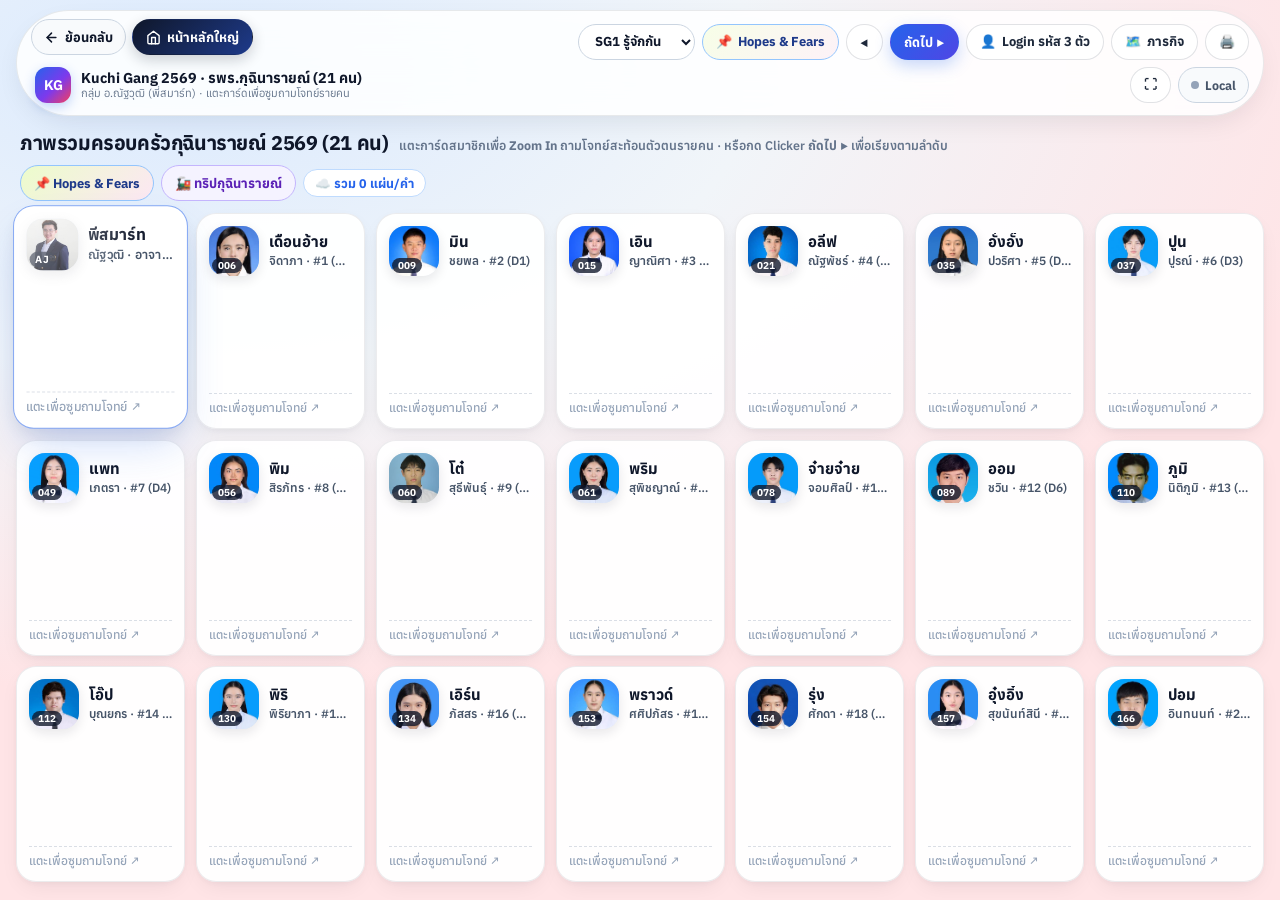
==== commit 1d8b1dd5: "feat(kuchinarai): blank Miro pan/zoom auto-fit board, student 21-person picker, teacher result-only " ====
--- a/index.html
+++ b/index.html
@@ -2,6 +2,9 @@
 <html lang="th">
 <head>
   <meta charset="utf-8">
+  <meta http-equiv="Cache-Control" content="no-cache, no-store, must-revalidate">
+  <meta http-equiv="Pragma" content="no-cache">
+  <meta http-equiv="Expires" content="0">
   <meta name="viewport" content="width=device-width, initial-scale=1, minimum-scale=1, maximum-scale=5, viewport-fit=cover, interactive-widget=resizes-content">
   <title>Kuchi Gang 2569 · ภาพรวมครอบครัวกุฉินารายณ์ 21 คน &amp; Live Word Cloud (อ.ณัฐวุฒิ · RACM 303)</title>
   <meta name="description" content="Apple TV Overview &amp; Live Word Cloud สำหรับกลุ่มพื้นที่ภาคสนามที่ 1 รพร.กุฉินารายณ์ จ.กาฬสินธุ์ (อ. นพ.ณัฐวุฒิ เอี่ยงธนรัตน์) รายวิชา RACM 303 ปีการศึกษา 2569">
@@ -15,14 +18,14 @@
   <link rel="preconnect" href="https://fonts.googleapis.com">
   <link rel="preconnect" href="https://fonts.gstatic.com" crossorigin>
   <link href="https://fonts.googleapis.com/css2?family=Anuphan:wght@500;600;700;800&family=JetBrains+Mono:wght@500;700&family=Plus+Jakarta+Sans:wght@600;700;800&family=Sarabun:wght@400;500;600;700&display=swap" rel="stylesheet">
-  <link rel="stylesheet" href="assets/kuchi_styles.css?v=20261126tv6">
+  <link rel="stylesheet" href="assets/kuchi_styles.css?v=20261126tv8">
 </head>
 <body>
   <div id="appRoot"></div>
 
-  <script src="assets/vendor/mqtt.min.js?v=20261126tv6"></script>
-  <script src="assets/vendor/peerjs.min.js?v=20261126tv6"></script>
-  <script src="assets/kuchi_data.js?v=20261126tv6"></script>
-  <script src="assets/kuchi_app.js?v=20261126tv6"></script>
+  <script src="assets/vendor/mqtt.min.js?v=20261126tv8"></script>
+  <script src="assets/vendor/peerjs.min.js?v=20261126tv8"></script>
+  <script src="assets/kuchi_data.js?v=20261126tv8"></script>
+  <script src="assets/kuchi_app.js?v=20261126tv8"></script>
 </body>
 </html>
--- a/assets/kuchi_styles.css
+++ b/assets/kuchi_styles.css
@@ -1557,41 +1557,25 @@
 }
 
 /* ==========================================================================
-   5B. DYNAMIC THEMATIC ANALYSIS & AFFINITY DIAGRAM BOARD (HOPES & FEARS)
+   5B. MIRO-STYLE INFINITE BLANK CANVAS & AUTO-FIT AFFINITY BOARD (HOPES & FEARS)
    ========================================================================== */
 .zm-thematic-stage {
   position: relative;
   z-index: 2;
   flex: 1;
-  min-height: 0;
-  display: flex;
-  flex-direction: column;
-  gap: 10px;
-  padding: 4px clamp(14px, 2.2vw, 32px) 8px;
-  overflow-y: auto;
-}
-
-.aff-synth-banner {
-  display: flex;
-  align-items: center;
-  justify-content: space-between;
-  gap: 10px;
-  padding: 8px 14px;
-  border-radius: 16px;
-  background: linear-gradient(135deg, #f8fafc 0%, #eff6ff 100%);
-  border: 1px solid #cbd5e1;
-  font-size: clamp(12.5px, 0.92vw, 14px);
-  color: #1e293b;
-  flex-wrap: wrap;
-  flex-shrink: 0;
+  min-height: 260px;
+  display: flex;
+  flex-direction: column;
+  padding: 2px clamp(12px, 1.8vw, 24px) 8px;
+  overflow: hidden;
 }
 
 .zm-split-thematic {
   flex: 1;
   min-height: 0;
   display: grid;
-  grid-template-columns: minmax(0, 1.45fr) minmax(270px, 0.95fr);
-  gap: 14px;
+  grid-template-columns: minmax(0, 1.55fr) minmax(260px, 0.9fr);
+  gap: 12px;
   align-items: stretch;
 }
 
@@ -1617,55 +1601,145 @@
   align-items: center;
 }
 
-/* Unified Flipchart-Style Affinity Wall (Each Theme Cluster Holds BOTH Green Hope & Pink Fear Post-its!) */
-.aff-unified-board {
+/* Free-Boundary Miro Whiteboard Viewport (Pan / Wheel Zoom / Pinch Zoom / Auto-Fit) */
+.miro-viewport {
+  position: relative;
   flex: 1;
-  min-height: 0;
-  background: radial-gradient(circle at 50% 20%, #fffdf9 0%, #f9f1e8 100%);
-  border: 2px solid #e7dacb;
-  border-radius: 22px;
-  padding: 14px clamp(12px, 1.8vw, 24px) 18px;
-  overflow-y: auto;
-  box-shadow: inset 0 2px 12px rgba(120, 83, 45, 0.06);
-  display: flex;
-  flex-direction: column;
-  gap: 14px;
-}
-
-.aff-board-tape-banner {
-  align-self: center;
-  position: relative;
-  padding: 6px 28px;
-  background: #ffffff;
-  border: 1.5px solid #cbd5e1;
-  border-radius: 4px;
-  box-shadow: 0 4px 12px rgba(15, 23, 42, 0.08);
-  font-family: Georgia, "Times New Roman", var(--font-heading);
-  font-size: clamp(18px, 1.6vw, 25px);
-  font-weight: 900;
-  letter-spacing: 0.06em;
-  color: #0f172a;
+  width: 100%;
+  height: 100%;
+  min-height: 250px;
+  background-color: #fbfaf8;
+  background-image: radial-gradient(rgba(148, 163, 184, 0.42) 1.35px, transparent 1.35px);
+  background-size: 24px 24px;
+  background-position: 0 0;
+  border: 1.5px solid #e2e8f0;
+  border-radius: 20px;
+  overflow: hidden;
+  cursor: grab;
+  user-select: none;
+  touch-action: none;
+  box-shadow: inset 0 2px 10px rgba(15, 23, 42, 0.03);
+}
+
+.miro-viewport.is-panning {
+  cursor: grabbing;
+}
+
+.miro-world {
+  position: absolute;
+  top: 0;
+  left: 0;
+  transform-origin: 0 0;
+  will-change: transform;
+  width: max-content;
+  pointer-events: auto;
+}
+
+.miro-world.is-smooth {
+  transition: transform 0.32s cubic-bezier(0.22, 1, 0.36, 1);
+}
+
+/* Floating Miro Status Pill (Top-Left, Shown Only When Post-its Exist) */
+.miro-hud-status {
+  position: absolute;
+  top: 12px;
+  left: 12px;
+  z-index: 12;
+  display: inline-flex;
+  align-items: center;
+  gap: 7px;
+  padding: 5px 12px;
+  border-radius: 999px;
+  background: rgba(255, 255, 255, 0.9);
+  backdrop-filter: blur(8px);
+  border: 1px solid rgba(203, 213, 225, 0.9);
+  box-shadow: 0 4px 12px rgba(15, 23, 42, 0.06);
+  font-size: 12px;
+  font-weight: 700;
+  color: #334155;
+  pointer-events: none;
+}
+
+/* Floating Miro Zoom & Fit Dock (Bottom-Right) */
+.miro-hud-controls {
+  position: absolute;
+  right: 12px;
+  bottom: 12px;
+  z-index: 14;
+  display: inline-flex;
+  align-items: center;
+  gap: 3px;
+  padding: 4px;
+  border-radius: 12px;
+  background: rgba(255, 255, 255, 0.94);
+  backdrop-filter: blur(10px);
+  border: 1px solid #cbd5e1;
+  box-shadow: 0 8px 22px -4px rgba(15, 23, 42, 0.14);
+}
+
+.miro-ctrl-btn {
+  height: 30px;
+  min-width: 30px;
+  padding: 0 8px;
+  border-radius: 8px;
+  border: none;
+  background: transparent;
+  color: #1e293b;
+  font-family: var(--font-heading);
+  font-size: 13px;
+  font-weight: 800;
+  cursor: pointer;
+  display: inline-flex;
+  align-items: center;
+  justify-content: center;
+  gap: 4px;
+  transition: background 0.14s ease, color 0.14s ease;
+}
+
+.miro-ctrl-btn:hover {
+  background: #f1f5f9;
+  color: #2563eb;
+}
+
+.miro-ctrl-btn.is-fit-active {
+  background: #eff6ff;
+  color: #1d4ed8;
+}
+
+.miro-zoom-readout {
+  min-width: 46px;
   text-align: center;
-}
-
-.aff-clusters-grid {
+  font-family: var(--font-mono);
+  font-size: 11.5px;
+  font-weight: 700;
+  color: #475569;
+  padding: 0 4px;
+}
+
+/* Unconstrained 2D Cluster Canvas Inside Miro World */
+.miro-clusters-canvas {
   display: grid;
-  grid-template-columns: repeat(auto-fit, minmax(290px, 1fr));
-  gap: 16px;
-  align-content: start;
+  gap: 24px;
+  align-items: start;
+  padding: 12px;
 }
 
 .aff-cluster-card {
   position: relative;
-  background: rgba(255, 255, 255, 0.66);
+  width: 360px;
+  background: rgba(255, 255, 255, 0.82);
   border-radius: 30px 36px 28px 34px;
-  border: 2px dashed rgba(51, 65, 85, 0.38);
-  box-shadow: 0 8px 20px -10px rgba(15, 23, 42, 0.1);
-  padding: 13px 15px 15px;
+  border: 2px dashed rgba(51, 65, 85, 0.42);
+  box-shadow: 0 10px 26px -12px rgba(15, 23, 42, 0.12);
+  padding: 14px 16px 16px;
   display: flex;
   flex-direction: column;
   gap: 8px;
-  animation: zmWordPop 0.3s var(--tv-spring) both;
+  animation: zmWordPop 0.28s var(--tv-spring) both;
+}
+
+.aff-cluster-card.is-wide-cluster {
+  width: 530px;
 }
 
 .aff-cluster-top {
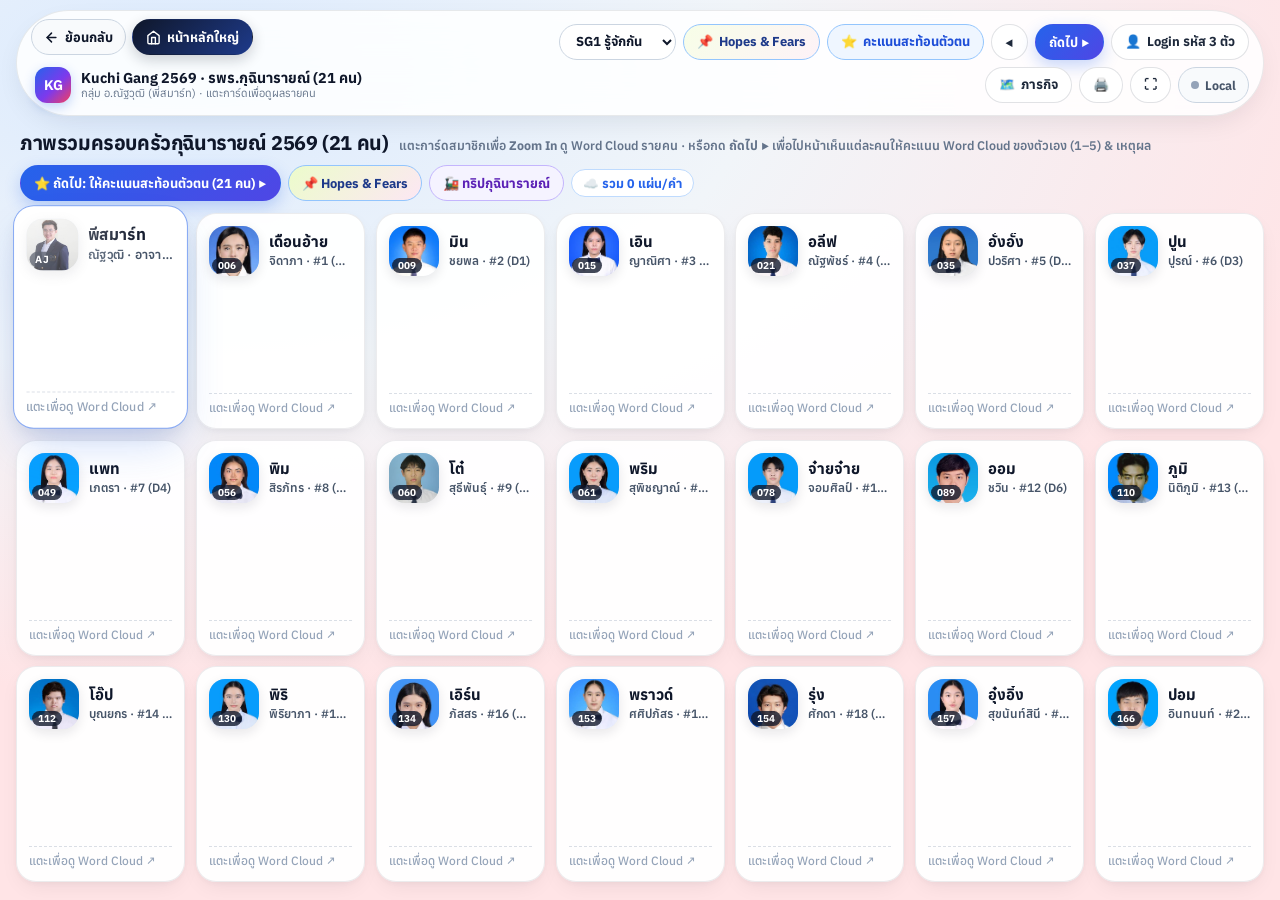
==== commit a0f94030: "feat(kuchinarai): add Slide 4 21-person Mentimeter Self-Rating Overview with curve scale and owner r" ====
--- a/index.html
+++ b/index.html
@@ -18,14 +18,14 @@
   <link rel="preconnect" href="https://fonts.googleapis.com">
   <link rel="preconnect" href="https://fonts.gstatic.com" crossorigin>
   <link href="https://fonts.googleapis.com/css2?family=Anuphan:wght@500;600;700;800&family=JetBrains+Mono:wght@500;700&family=Plus+Jakarta+Sans:wght@600;700;800&family=Sarabun:wght@400;500;600;700&display=swap" rel="stylesheet">
-  <link rel="stylesheet" href="assets/kuchi_styles.css?v=20261126tv8">
+  <link rel="stylesheet" href="assets/kuchi_styles.css?v=20261126tv9">
 </head>
 <body>
   <div id="appRoot"></div>
 
-  <script src="assets/vendor/mqtt.min.js?v=20261126tv8"></script>
-  <script src="assets/vendor/peerjs.min.js?v=20261126tv8"></script>
-  <script src="assets/kuchi_data.js?v=20261126tv8"></script>
-  <script src="assets/kuchi_app.js?v=20261126tv8"></script>
+  <script src="assets/vendor/mqtt.min.js?v=20261126tv9"></script>
+  <script src="assets/vendor/peerjs.min.js?v=20261126tv9"></script>
+  <script src="assets/kuchi_data.js?v=20261126tv9"></script>
+  <script src="assets/kuchi_app.js?v=20261126tv9"></script>
 </body>
 </html>
--- a/assets/kuchi_styles.css
+++ b/assets/kuchi_styles.css
@@ -1247,7 +1247,7 @@
   border-color: #93c5fd;
 }
 
-/* Rating Scale Sub-Tab inside Zoomed Stage */
+/* Authentic Mentimeter Scale Stage (Matches Reference Curve + 5.0 Circle + Strongly disagree/agree) */
 .zm-rating-wrap {
   position: relative;
   z-index: 3;
@@ -1256,48 +1256,183 @@
   flex-direction: column;
   justify-content: center;
   gap: 18px;
-  padding: 14px clamp(20px, 5vw, 80px);
-}
-
-.zm-scale-box {
-  background: #f8fafc;
-  border: 1px solid #e2e8f0;
-  border-radius: 22px;
-  padding: clamp(18px, 2.5vw, 32px);
-}
-
-.zm-track {
-  position: relative;
-  height: 18px;
+  padding: 10px clamp(24px, 5vw, 90px) 18px;
+}
+
+.menti-scale-stage {
+  position: relative;
+  background: #ffffff;
+  border-radius: 24px;
+  padding: clamp(18px, 2.4vw, 30px) clamp(24px, 3.6vw, 48px);
+  border: 1px solid #eef2f7;
+  box-shadow: 0 12px 32px -14px rgba(15, 23, 42, 0.1);
+}
+
+.menti-scale-row-label {
+  font-family: var(--font-heading);
+  font-size: clamp(18px, 1.45vw, 24px);
+  font-weight: 600;
+  color: #0f172a;
+  margin: 0 0 6px;
+}
+
+.menti-scale-visual {
+  position: relative;
+  padding-top: 92px;
+  margin: 4px 28px 14px 4px;
+}
+
+.menti-curve-svg {
+  position: absolute;
+  left: 0;
+  right: 0;
+  bottom: 14px;
+  width: 100%;
+  height: 92px;
+  display: block;
+  pointer-events: none;
+}
+
+.menti-bar-track {
+  position: relative;
+  height: 14px;
   border-radius: 999px;
   background: #e2e8f0;
-  cursor: pointer;
-  margin: 28px 0 16px;
-}
-
-.zm-track-fill {
+}
+
+.menti-bar-fill {
   height: 100%;
   border-radius: 999px;
-  background: linear-gradient(90deg, #60a5fa, #2563eb, #7c3aed);
-  transition: width 0.32s var(--tv-ease);
-}
-
-.zm-track-knob {
+  background: #196cff;
+  transition: width 0.36s var(--tv-ease);
+}
+
+.menti-score-badge {
   position: absolute;
   top: 50%;
   transform: translate(-50%, -50%);
-  width: 44px;
-  height: 44px;
+  width: 58px;
+  height: 58px;
   border-radius: 50%;
-  background: #2563eb;
-  color: #fff;
-  font-weight: 800;
-  font-size: 14px;
+  background: #196cff;
+  color: #ffffff;
+  font-family: var(--font-heading);
+  font-size: 20px;
+  font-weight: 800;
   display: flex;
   align-items: center;
   justify-content: center;
-  border: 3px solid #fff;
-  box-shadow: 0 6px 18px rgba(37, 99, 235, 0.35);
+  border: 3px solid #ffffff;
+  box-shadow: 0 8px 22px rgba(25, 108, 255, 0.34);
+}
+
+.menti-axis-labels {
+  display: flex;
+  justify-content: space-between;
+  align-items: flex-start;
+  margin-top: 28px;
+  color: #64748b;
+  font-size: clamp(15px, 1.15vw, 19px);
+  font-weight: 600;
+}
+
+.menti-axis-left::after {
+  content: "";
+  display: block;
+  width: 124px;
+  height: 3.5px;
+  border-radius: 999px;
+  background: #93c5fd;
+  margin-top: 8px;
+}
+
+.menti-reason-card {
+  padding: 14px 20px;
+  border-radius: 18px;
+  background: linear-gradient(135deg, #eff6ff 0%, #f8fafc 100%);
+  border: 1.5px solid #bfdbfe;
+  color: #0f172a;
+  font-size: clamp(15px, 1.12vw, 18.5px);
+  font-weight: 600;
+  line-height: 1.45;
+}
+
+/* Slide 4: 21-Person Self-Rating Overview Mini Mentimeter Bars */
+.rt-mini-menti {
+  position: relative;
+  padding-top: 18px;
+  margin: 2px 14px 2px 2px;
+}
+
+.rt-mini-curve {
+  position: absolute;
+  left: 0;
+  right: 0;
+  bottom: 7px;
+  width: 100%;
+  height: 18px;
+  display: block;
+  pointer-events: none;
+}
+
+.rt-mini-track {
+  position: relative;
+  height: 7px;
+  border-radius: 999px;
+  background: #e2e8f0;
+}
+
+.rt-mini-fill {
+  height: 100%;
+  border-radius: 999px;
+  background: #196cff;
+  transition: width 0.3s var(--tv-ease);
+}
+
+.rt-mini-badge {
+  position: absolute;
+  top: 50%;
+  transform: translate(-50%, -50%);
+  min-width: 28px;
+  height: 24px;
+  padding: 0 5px;
+  border-radius: 999px;
+  background: #196cff;
+  color: #ffffff;
+  font-family: var(--font-heading);
+  font-size: 11px;
+  font-weight: 800;
+  display: inline-flex;
+  align-items: center;
+  justify-content: center;
+  border: 2px solid #ffffff;
+  box-shadow: 0 3px 8px rgba(25, 108, 255, 0.3);
+}
+
+.rt-mini-axis {
+  display: flex;
+  justify-content: space-between;
+  font-size: 9.5px;
+  font-weight: 700;
+  color: #94a3b8;
+  margin-top: 3px;
+}
+
+.rt-reason-line {
+  font-size: clamp(11.5px, 0.82vw, 13px);
+  font-weight: 600;
+  color: #1e293b;
+  line-height: 1.32;
+  display: -webkit-box;
+  -webkit-line-clamp: 2;
+  -webkit-box-orient: vertical;
+  overflow: hidden;
+}
+
+.rt-reason-line.is-waiting {
+  color: #94a3b8;
+  font-weight: 500;
+  font-style: italic;
 }
 
 /* ==========================================================================
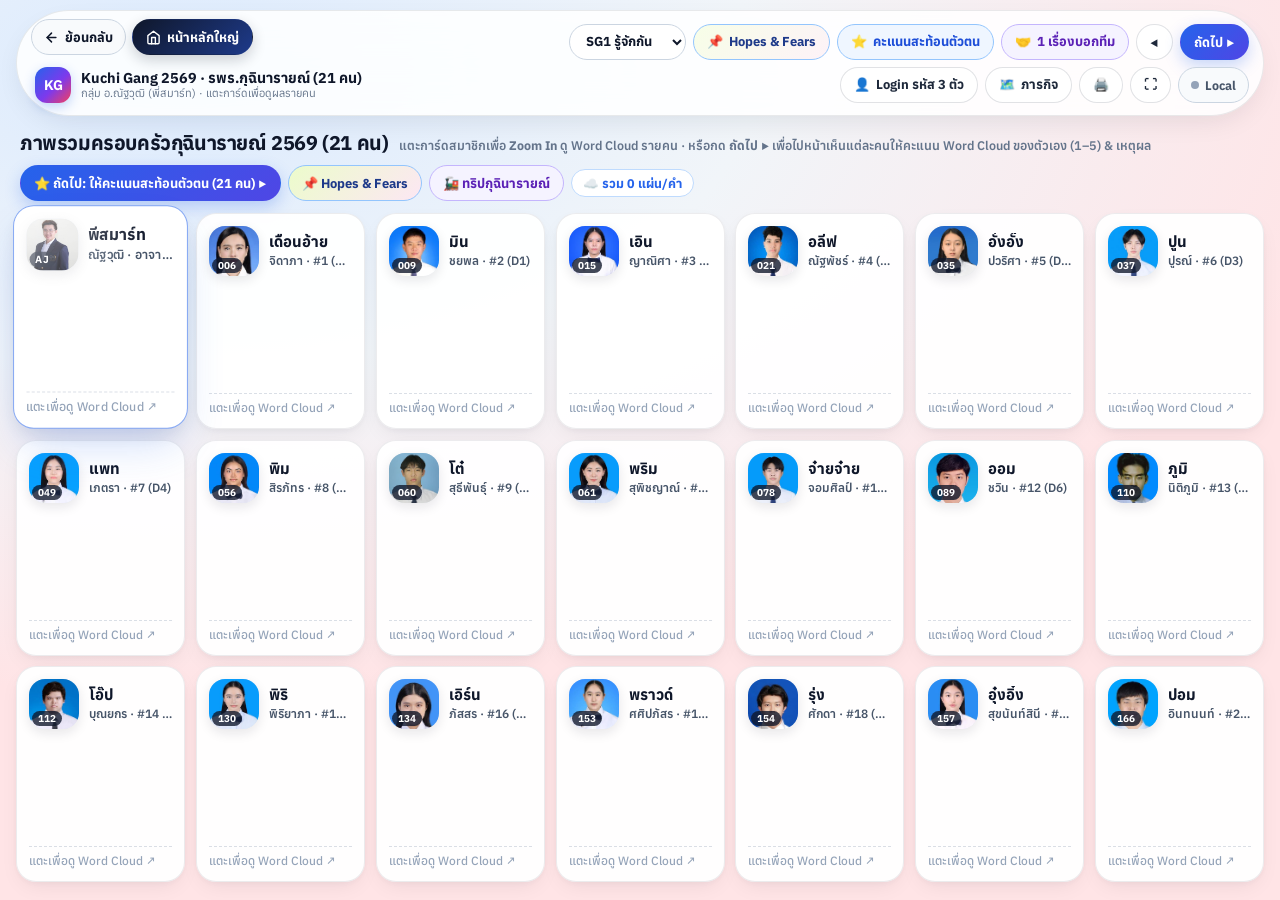
==== commit 3c71728e: "feat(kuchinarai): add Slide 5 21-person Team Message overview after Self-Rating slide" ====
--- a/index.html
+++ b/index.html
@@ -18,14 +18,14 @@
   <link rel="preconnect" href="https://fonts.googleapis.com">
   <link rel="preconnect" href="https://fonts.gstatic.com" crossorigin>
   <link href="https://fonts.googleapis.com/css2?family=Anuphan:wght@500;600;700;800&family=JetBrains+Mono:wght@500;700&family=Plus+Jakarta+Sans:wght@600;700;800&family=Sarabun:wght@400;500;600;700&display=swap" rel="stylesheet">
-  <link rel="stylesheet" href="assets/kuchi_styles.css?v=20261126tv9">
+  <link rel="stylesheet" href="assets/kuchi_styles.css?v=20261126tv10">
 </head>
 <body>
   <div id="appRoot"></div>
 
-  <script src="assets/vendor/mqtt.min.js?v=20261126tv9"></script>
-  <script src="assets/vendor/peerjs.min.js?v=20261126tv9"></script>
-  <script src="assets/kuchi_data.js?v=20261126tv9"></script>
-  <script src="assets/kuchi_app.js?v=20261126tv9"></script>
+  <script src="assets/vendor/mqtt.min.js?v=20261126tv10"></script>
+  <script src="assets/vendor/peerjs.min.js?v=20261126tv10"></script>
+  <script src="assets/kuchi_data.js?v=20261126tv10"></script>
+  <script src="assets/kuchi_app.js?v=20261126tv10"></script>
 </body>
 </html>
--- a/assets/kuchi_styles.css
+++ b/assets/kuchi_styles.css
@@ -1412,10 +1412,17 @@
 .rt-mini-axis {
   display: flex;
   justify-content: space-between;
-  font-size: 9.5px;
+  gap: 6px;
+  font-size: 9px;
   font-weight: 700;
   color: #94a3b8;
   margin-top: 3px;
+  white-space: nowrap;
+}
+
+.rt-mini-axis > span {
+  overflow: hidden;
+  text-overflow: ellipsis;
 }
 
 .rt-reason-line {
@@ -1433,6 +1440,63 @@
   color: #94a3b8;
   font-weight: 500;
   font-style: italic;
+}
+
+/* Slide 5: 21-Person "1 เรื่องที่อยากบอกกับทุกคนในทีม" Tile & Spotlight Styles */
+.tm-mini-quote {
+  flex: 1;
+  margin-top: 2px;
+  padding: 7px 10px;
+  border-radius: 12px;
+  background: linear-gradient(135deg, #eff6ff 0%, #f5f3ff 100%);
+  border: 1px solid #c7d2fe;
+  color: #0f172a;
+  font-size: clamp(11.5px, 0.84vw, 13.5px);
+  font-weight: 650;
+  line-height: 1.36;
+  display: -webkit-box;
+  -webkit-line-clamp: 3;
+  -webkit-box-orient: vertical;
+  overflow: hidden;
+  word-break: break-word;
+}
+
+.tm-mini-quote.is-waiting {
+  background: #f8fafc;
+  border: 1px dashed #cbd5e1;
+  color: #94a3b8;
+  font-weight: 500;
+  font-style: italic;
+  display: flex;
+  align-items: center;
+}
+
+.tm-stage-card {
+  position: relative;
+  flex: 1;
+  display: flex;
+  flex-direction: column;
+  align-items: center;
+  justify-content: center;
+  text-align: center;
+  padding: clamp(24px, 4vw, 52px) clamp(24px, 6vw, 88px);
+  margin: 8px clamp(20px, 4.5vw, 76px) 18px;
+  border-radius: 28px;
+  background: linear-gradient(145deg, #ffffff 0%, #eff6ff 55%, #f5f3ff 100%);
+  border: 1.5px solid #bfdbfe;
+  box-shadow: 0 18px 44px -16px rgba(37, 99, 235, 0.18);
+  gap: 16px;
+}
+
+.tm-stage-quote {
+  margin: 0;
+  font-family: var(--font-heading);
+  font-size: clamp(22px, 2.5vw, 40px);
+  font-weight: 800;
+  line-height: 1.42;
+  color: #0f172a;
+  max-width: 980px;
+  word-break: break-word;
 }
 
 /* ==========================================================================
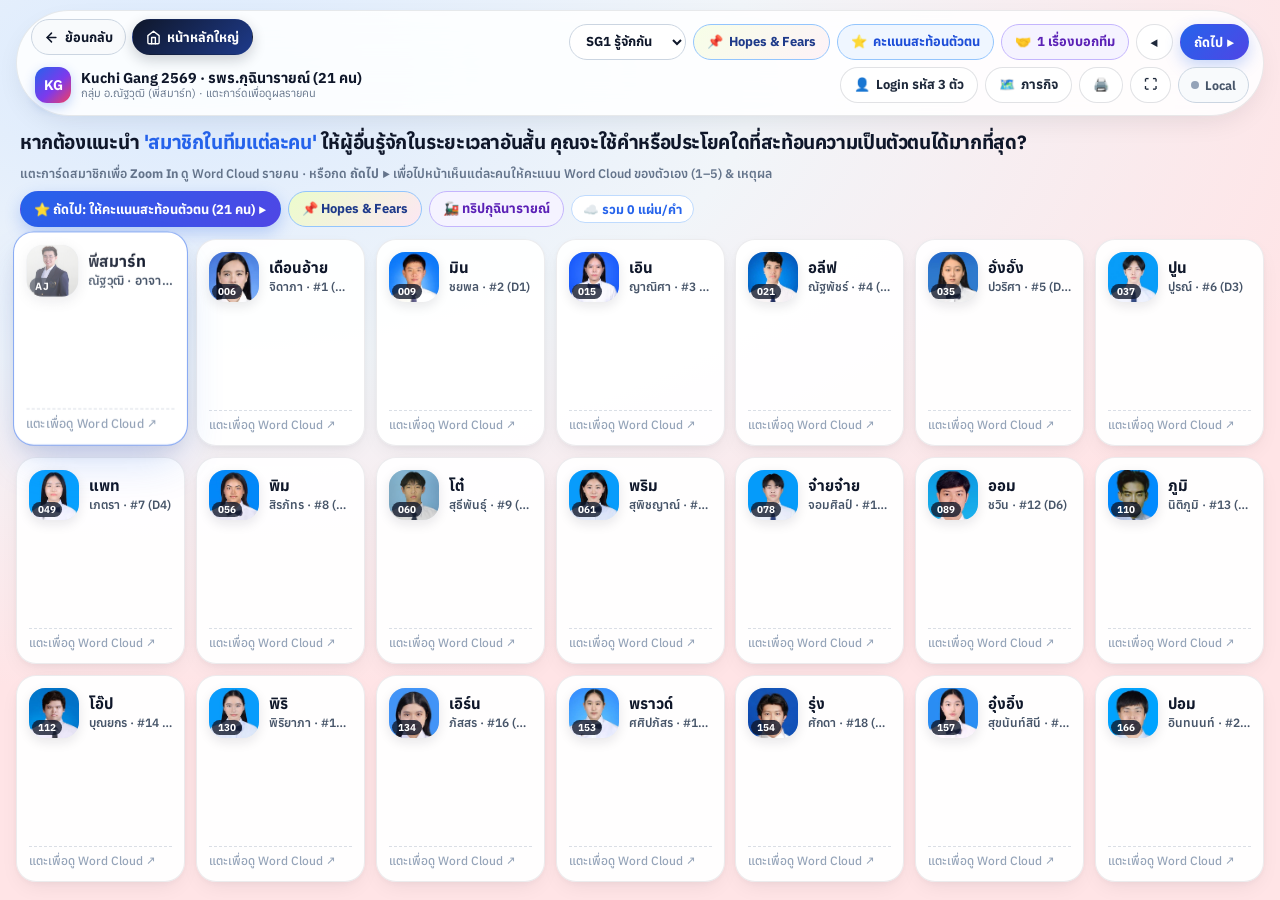
==== commit ce14b123: "feat(kuchinarai): add Facilitator cache-clear buttons with zombie-proof resetEpoch and update Slide " ====
--- a/index.html
+++ b/index.html
@@ -18,14 +18,14 @@
   <link rel="preconnect" href="https://fonts.googleapis.com">
   <link rel="preconnect" href="https://fonts.gstatic.com" crossorigin>
   <link href="https://fonts.googleapis.com/css2?family=Anuphan:wght@500;600;700;800&family=JetBrains+Mono:wght@500;700&family=Plus+Jakarta+Sans:wght@600;700;800&family=Sarabun:wght@400;500;600;700&display=swap" rel="stylesheet">
-  <link rel="stylesheet" href="assets/kuchi_styles.css?v=20261126tv10">
+  <link rel="stylesheet" href="assets/kuchi_styles.css?v=20261126tv11">
 </head>
 <body>
   <div id="appRoot"></div>
 
-  <script src="assets/vendor/mqtt.min.js?v=20261126tv10"></script>
-  <script src="assets/vendor/peerjs.min.js?v=20261126tv10"></script>
-  <script src="assets/kuchi_data.js?v=20261126tv10"></script>
-  <script src="assets/kuchi_app.js?v=20261126tv10"></script>
+  <script src="assets/vendor/mqtt.min.js?v=20261126tv11"></script>
+  <script src="assets/vendor/peerjs.min.js?v=20261126tv11"></script>
+  <script src="assets/kuchi_data.js?v=20261126tv11"></script>
+  <script src="assets/kuchi_app.js?v=20261126tv11"></script>
 </body>
 </html>
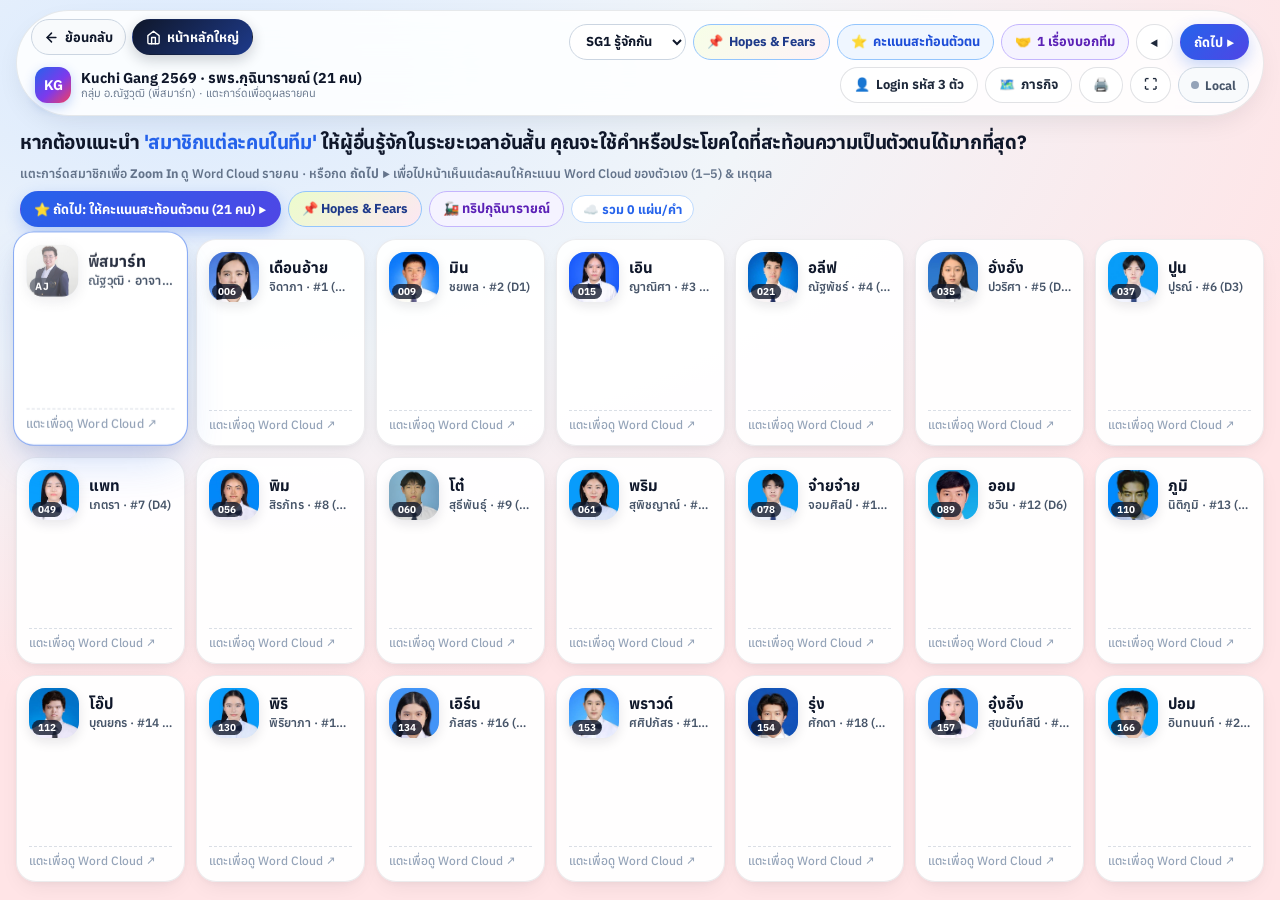
==== commit ee4867e4: "feat(kuchinarai): set exact Slide 3 prompt ('สมาชิกแต่ละคนในทีม') and add kuchi_version.json auto-re" ====
--- a/index.html
+++ b/index.html
@@ -18,14 +18,14 @@
   <link rel="preconnect" href="https://fonts.googleapis.com">
   <link rel="preconnect" href="https://fonts.gstatic.com" crossorigin>
   <link href="https://fonts.googleapis.com/css2?family=Anuphan:wght@500;600;700;800&family=JetBrains+Mono:wght@500;700&family=Plus+Jakarta+Sans:wght@600;700;800&family=Sarabun:wght@400;500;600;700&display=swap" rel="stylesheet">
-  <link rel="stylesheet" href="assets/kuchi_styles.css?v=20261126tv11">
+  <link rel="stylesheet" href="assets/kuchi_styles.css?v=20261126tv12">
 </head>
 <body>
   <div id="appRoot"></div>
 
-  <script src="assets/vendor/mqtt.min.js?v=20261126tv11"></script>
-  <script src="assets/vendor/peerjs.min.js?v=20261126tv11"></script>
-  <script src="assets/kuchi_data.js?v=20261126tv11"></script>
-  <script src="assets/kuchi_app.js?v=20261126tv11"></script>
+  <script src="assets/vendor/mqtt.min.js?v=20261126tv12"></script>
+  <script src="assets/vendor/peerjs.min.js?v=20261126tv12"></script>
+  <script src="assets/kuchi_data.js?v=20261126tv12"></script>
+  <script src="assets/kuchi_app.js?v=20261126tv12"></script>
 </body>
 </html>
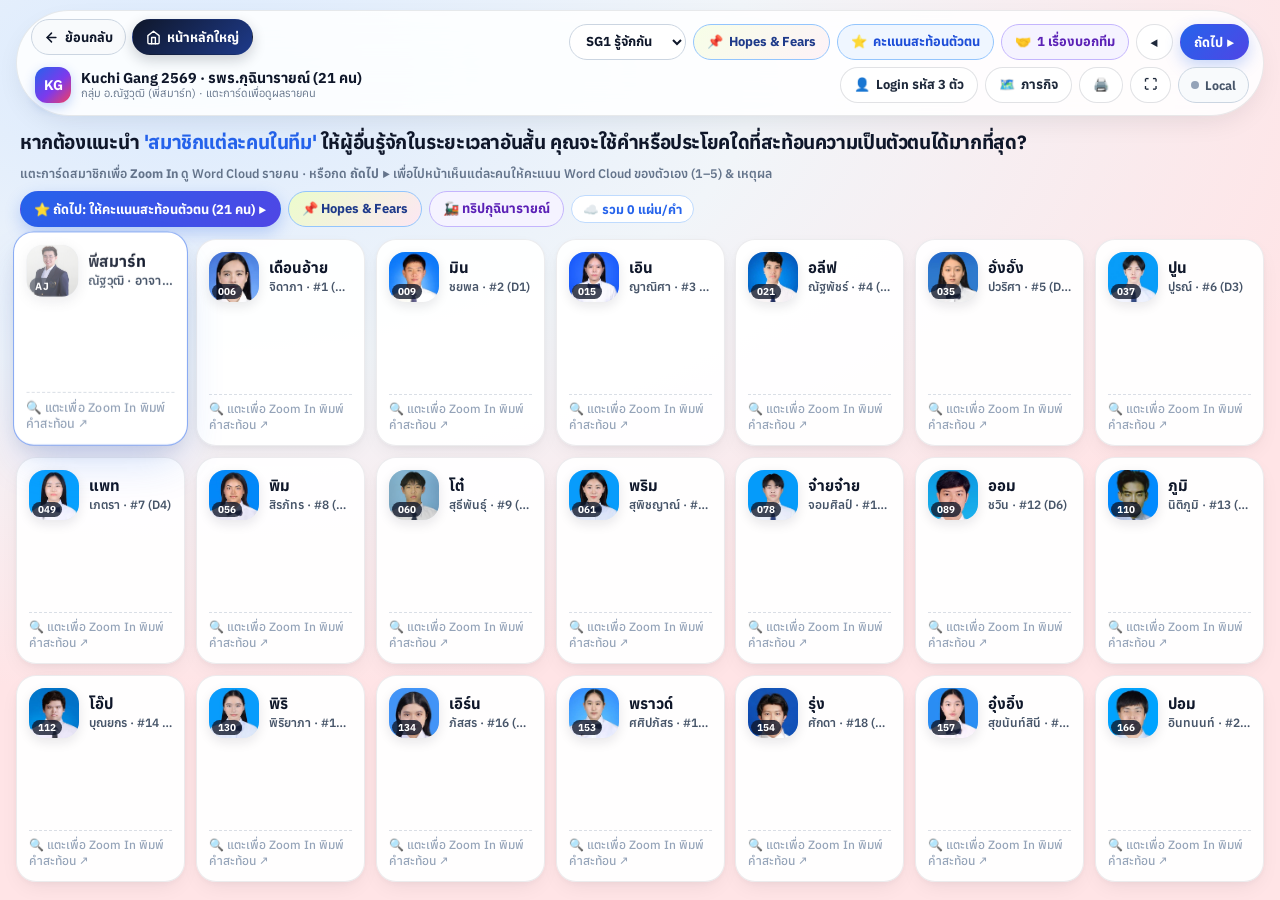
==== commit 90bd9761: "fix(kuchinarai): eliminate auto-zoom jitter and add manual zoom-in + X close across Mobile, PC, and " ====
--- a/index.html
+++ b/index.html
@@ -5,7 +5,7 @@
   <meta http-equiv="Cache-Control" content="no-cache, no-store, must-revalidate">
   <meta http-equiv="Pragma" content="no-cache">
   <meta http-equiv="Expires" content="0">
-  <meta name="viewport" content="width=device-width, initial-scale=1, minimum-scale=1, maximum-scale=5, viewport-fit=cover, interactive-widget=resizes-content">
+  <meta name="viewport" content="width=device-width, initial-scale=1, minimum-scale=1, maximum-scale=1, user-scalable=no, viewport-fit=cover">
   <title>Kuchi Gang 2569 · ภาพรวมครอบครัวกุฉินารายณ์ 21 คน &amp; Live Word Cloud (อ.ณัฐวุฒิ · RACM 303)</title>
   <meta name="description" content="Apple TV Overview &amp; Live Word Cloud สำหรับกลุ่มพื้นที่ภาคสนามที่ 1 รพร.กุฉินารายณ์ จ.กาฬสินธุ์ (อ. นพ.ณัฐวุฒิ เอี่ยงธนรัตน์) รายวิชา RACM 303 ปีการศึกษา 2569">
   <meta name="theme-color" content="#2563eb">
@@ -18,14 +18,14 @@
   <link rel="preconnect" href="https://fonts.googleapis.com">
   <link rel="preconnect" href="https://fonts.gstatic.com" crossorigin>
   <link href="https://fonts.googleapis.com/css2?family=Anuphan:wght@500;600;700;800&family=JetBrains+Mono:wght@500;700&family=Plus+Jakarta+Sans:wght@600;700;800&family=Sarabun:wght@400;500;600;700&display=swap" rel="stylesheet">
-  <link rel="stylesheet" href="assets/kuchi_styles.css?v=20261126tv12">
+  <link rel="stylesheet" href="assets/kuchi_styles.css?v=20261126tv14">
 </head>
 <body>
   <div id="appRoot"></div>
 
-  <script src="assets/vendor/mqtt.min.js?v=20261126tv12"></script>
-  <script src="assets/vendor/peerjs.min.js?v=20261126tv12"></script>
-  <script src="assets/kuchi_data.js?v=20261126tv12"></script>
-  <script src="assets/kuchi_app.js?v=20261126tv12"></script>
+  <script src="assets/vendor/mqtt.min.js?v=20261126tv14"></script>
+  <script src="assets/vendor/peerjs.min.js?v=20261126tv14"></script>
+  <script src="assets/kuchi_data.js?v=20261126tv14"></script>
+  <script src="assets/kuchi_app.js?v=20261126tv14"></script>
 </body>
 </html>
--- a/assets/kuchi_styles.css
+++ b/assets/kuchi_styles.css
@@ -591,32 +591,14 @@
   display: flex;
   flex-direction: column;
   gap: 10px;
-  transform-origin: var(--zoom-ox) var(--zoom-oy);
-  transition: transform 0.42s var(--tv-ease), opacity 0.34s ease, filter 0.34s ease;
-}
-
-.tv-overview-stage.is-zooming-away {
-  transform: scale(1.34);
-  opacity: 0;
-  filter: blur(10px);
-  pointer-events: none;
-}
-
+}
+
+.tv-overview-stage.is-zooming-away,
 .tv-overview-stage.is-zooming-back {
-  animation: tvOverviewReturn 0.42s var(--tv-ease) both;
-}
-
-@keyframes tvOverviewReturn {
-  0% {
-    transform: scale(1.24);
-    opacity: 0.15;
-    filter: blur(8px);
-  }
-  100% {
-    transform: scale(1);
-    opacity: 1;
-    filter: blur(0);
-  }
+  animation: none;
+  transform: none;
+  opacity: 1;
+  filter: none;
 }
 
 .tv-overview-banner {
@@ -865,36 +847,21 @@
   margin: 0 auto;
   padding: 4px 16px calc(14px + var(--kb-inset));
   min-height: 0;
-  transform-origin: var(--zoom-ox) var(--zoom-oy);
-  animation: tvStageZoomIn 0.44s var(--tv-spring) both;
-}
-
-.tv-zoom-stage-outer.is-zooming-out {
-  animation: tvStageZoomOut 0.34s var(--tv-ease) both;
-  pointer-events: none;
-}
-
-@keyframes tvStageZoomIn {
+  animation: none;
+}
+
+.tv-zoom-stage-outer.is-manual-enter {
+  animation: tvStageManualIn 0.16s ease-out both;
+}
+
+@keyframes tvStageManualIn {
   0% {
-    opacity: 0;
-    transform: scale(0.24);
-    border-radius: 36px;
+    opacity: 0.6;
+    transform: scale(0.97);
   }
   100% {
     opacity: 1;
     transform: scale(1);
-    border-radius: 0;
-  }
-}
-
-@keyframes tvStageZoomOut {
-  0% {
-    opacity: 1;
-    transform: scale(1);
-  }
-  100% {
-    opacity: 0;
-    transform: scale(0.24);
   }
 }
 
@@ -991,6 +958,40 @@
   align-items: center;
   gap: 8px;
   flex-wrap: wrap;
+}
+
+/* Prominent Top-Right Close (✕) Button for Exiting Zoomed-In Views */
+.zm-close-x-btn {
+  display: inline-flex;
+  align-items: center;
+  justify-content: center;
+  gap: 6px;
+  height: 38px;
+  min-width: 38px;
+  padding: 0 14px;
+  border-radius: 999px;
+  border: 1.8px solid #fca5a5;
+  background: #fff1f2;
+  color: #be123c;
+  font-family: var(--font-heading);
+  font-size: 14.5px;
+  font-weight: 800;
+  line-height: 1;
+  cursor: pointer;
+  touch-action: manipulation;
+  box-shadow: 0 4px 12px -4px rgba(225, 29, 72, 0.25);
+  transition: background 0.15s ease, color 0.15s ease, border-color 0.15s ease, transform 0.12s ease;
+  flex-shrink: 0;
+}
+
+.zm-close-x-btn:hover {
+  background: #e11d48;
+  border-color: #e11d48;
+  color: #ffffff;
+}
+
+.zm-close-x-btn:active {
+  transform: scale(0.96);
 }
 
 .zm-hero-header {
@@ -1522,7 +1523,62 @@
   display: flex;
   flex-direction: column;
   gap: 14px;
-  animation: tvModalPop 0.28s var(--tv-spring) both;
+  animation: none !important;
+}
+
+/* Rock-Solid Manual Zoom-In Typing Sheet / Modal (Close with Top-Right ✕) */
+.ph-zoom-backdrop {
+  position: fixed;
+  inset: 0;
+  z-index: 120;
+  background: rgba(15, 23, 42, 0.62);
+  backdrop-filter: blur(8px);
+  display: flex;
+  align-items: center;
+  justify-content: center;
+  padding: 12px;
+  overscroll-behavior: contain;
+}
+
+.ph-zoom-sheet {
+  width: 100%;
+  max-width: 560px;
+  max-height: 92dvh;
+  overflow-y: auto;
+  background: #ffffff;
+  border-radius: 24px;
+  border: 1.5px solid #cbd5e1;
+  box-shadow: 0 28px 64px -12px rgba(15, 23, 42, 0.38);
+  padding: 16px 18px 20px;
+  display: flex;
+  flex-direction: column;
+  gap: 14px;
+  animation: none !important;
+}
+
+.ph-zoom-head {
+  position: sticky;
+  top: -16px;
+  z-index: 5;
+  margin: -16px -18px 0;
+  padding: 12px 16px;
+  background: rgba(255, 255, 255, 0.96);
+  border-bottom: 1px solid #e2e8f0;
+  display: flex;
+  align-items: center;
+  justify-content: space-between;
+  gap: 10px;
+}
+
+.tv-tile,
+.id-picker-card,
+.tv-pill-btn,
+.ph-submit-btn,
+.ph-hf-card-btn,
+.hf-choice-btn,
+.zm-send-btn,
+.zm-emoji-btn {
+  touch-action: manipulation;
 }
 
 .ph-sync-banner {
@@ -2338,7 +2394,7 @@
   overflow-y: auto;
   padding: clamp(18px, 2.5vw, 28px);
   box-shadow: 0 28px 70px rgba(15, 23, 42, 0.32);
-  animation: tvModalPop 0.26s var(--tv-spring) both;
+  animation: none;
 }
 
 .tv-modal-nav-header {
